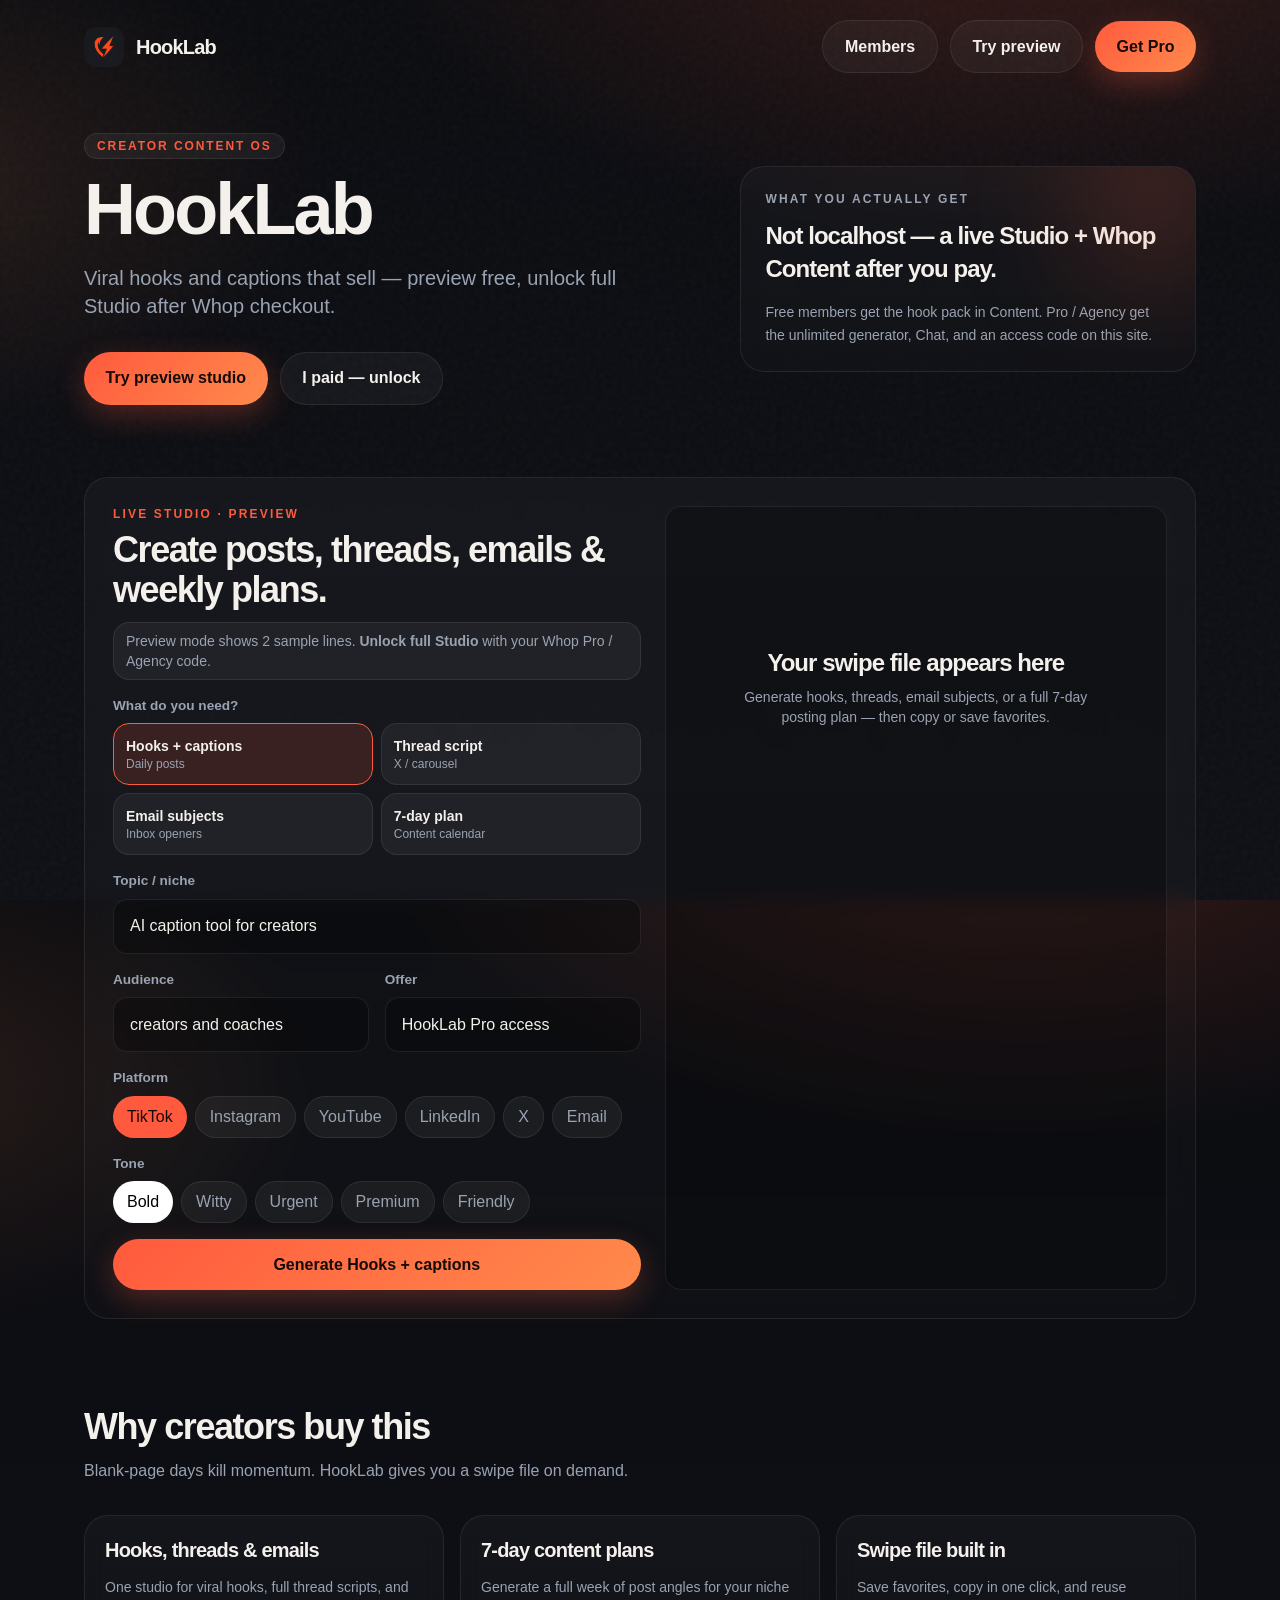
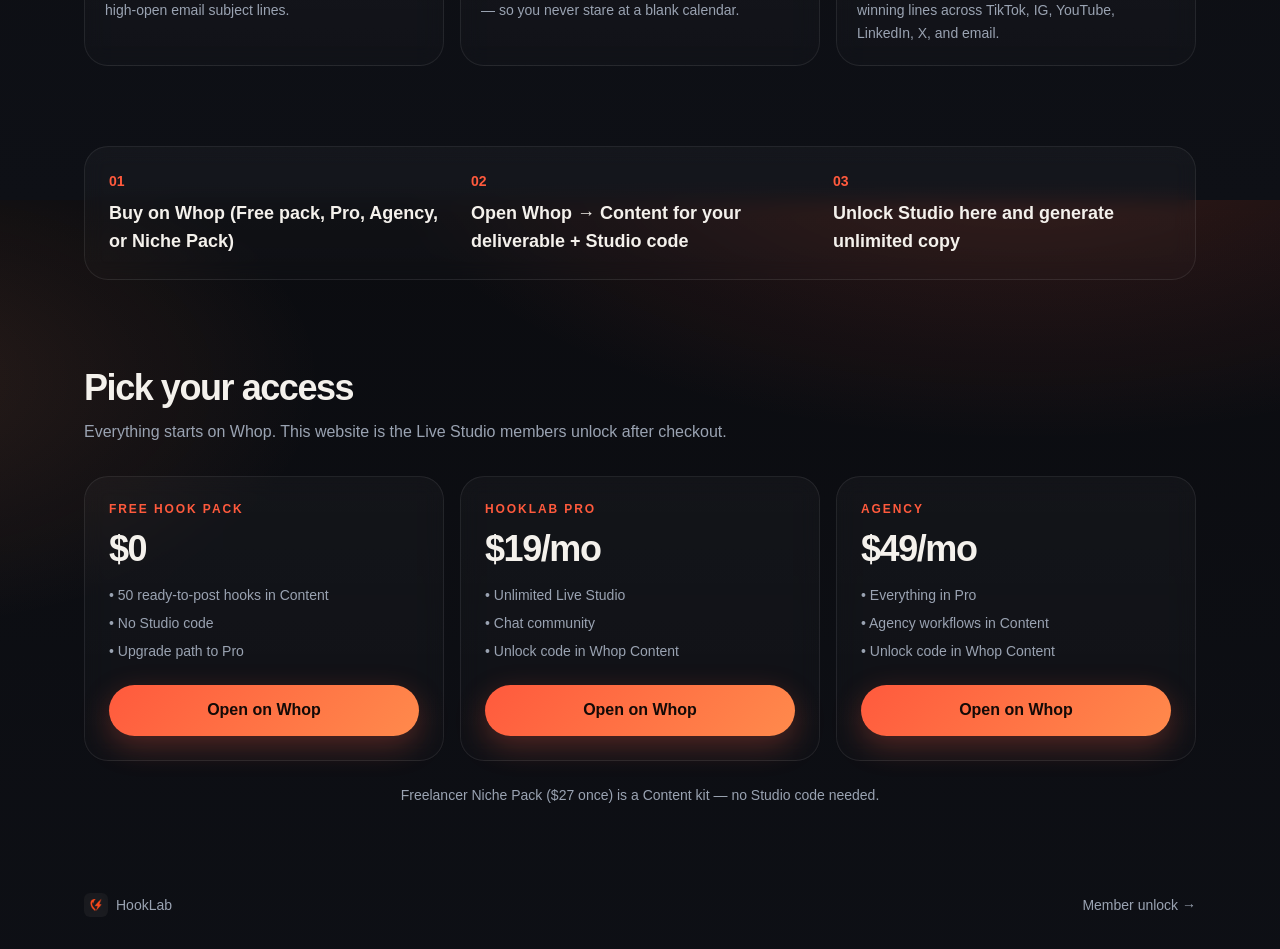
==== index.html @ a574a43b "Hide access codes from public Studio UI" ====
<!DOCTYPE html><html lang="en" class="_1ltb7q_variable gTZeBG_variable h-full antialiased"><head><meta charSet="utf-8"/><meta name="viewport" content="width=device-width, initial-scale=1"/><link rel="preload" href="/_next/static/media/2b81eeca71e9850c-s.p.3vm0tq4e-zz_5.woff2" as="font" crossorigin="" type="font/woff2"/><link rel="preload" href="/_next/static/media/82450a180bcad83c-s.p.0p-wng2nn8o-p.woff2" as="font" crossorigin="" type="font/woff2"/><link rel="preload" as="image" href="/logo.jpg"/><link rel="stylesheet" href="/_next/static/chunks/3er53fon8yu72.css" data-precedence="next"/><link rel="preload" as="script" fetchPriority="low" href="/_next/static/chunks/0kqziy-7_gy73.js"/><script src="/_next/static/chunks/0fwflm8-agpb7.js" async=""></script><script src="/_next/static/chunks/1aqukoyloqto2.js" async=""></script><script src="/_next/static/chunks/turbopack-2u1d16houkiyo.js" async=""></script><script src="/_next/static/chunks/0beqjhf_3f6bh.js" async=""></script><script src="/_next/static/chunks/39lcjoeyx_5j9.js" async=""></script><title>HookLab — Viral hooks &amp; captions that sell</title><meta name="description" content="Generate scroll-stopping hooks, captions, threads, email subjects, and 7-day plans. Unlock full Studio after Whop checkout."/><link rel="icon" href="/favicon.ico?favicon.117ezoe8m31dk.ico" sizes="48x48" type="image/x-icon"/><link rel="icon" href="/logo.jpg"/><meta name="next-size-adjust" content=""/><script src="/_next/static/chunks/0cz1d0mv5g_q7.js" noModule=""></script></head><body class="min-h-full flex flex-col"><div hidden=""><!--$--><!--/$--></div><div class="noise" aria-hidden="true"></div><div class="shell flex min-h-full flex-1 flex-col"><main class="flex-1"><header class="mx-auto flex w-full max-w-6xl items-center justify-between px-5 py-5"><a href="/" class="flex items-center gap-3"><img alt="HookLab logo" width="40" height="40" decoding="async" data-nimg="1" class="rounded-xl" style="color:transparent" src="/logo.jpg"/><span class="display text-xl font-bold tracking-tight">HookLab</span></a><div class="flex items-center gap-3"><a href="/members" class="btn btn-ghost hidden sm:inline-flex">Members</a><a href="#generator" class="btn btn-ghost hidden sm:inline-flex">Try preview</a><a href="#pricing" class="btn btn-primary">Get Pro</a></div></header><section class="relative mx-auto grid w-full max-w-6xl gap-10 px-5 pb-8 pt-6 md:grid-cols-[1.15fr_0.85fr] md:items-center md:pt-10"><div class="fade-up"><p class="mb-4 inline-flex rounded-full border border-[var(--line)] bg-white/5 px-3 py-1 text-xs font-semibold uppercase tracking-[0.16em] text-[var(--accent)]">Creator content OS</p><h1 class="display text-5xl font-bold leading-[0.95] md:text-7xl">HookLab</h1><p class="mt-5 max-w-xl text-lg text-[var(--muted)] md:text-xl">Viral hooks and captions that sell — preview free, unlock full Studio after Whop checkout.</p><div class="mt-8 flex flex-wrap gap-3"><a href="#generator" class="btn btn-primary">Try preview studio</a><a href="/members" class="btn btn-ghost">I paid — unlock</a></div></div><div class="fade-up panel relative overflow-hidden p-5 md:p-6" style="animation-delay:120ms"><div class="absolute -right-8 -top-8 h-36 w-36 rounded-full bg-[var(--accent)]/25 blur-3xl"></div><p class="text-xs font-semibold uppercase tracking-[0.18em] text-[var(--muted)]">What you actually get</p><p class="display mt-3 text-2xl font-semibold leading-snug">Not localhost — a live Studio + Whop Content after you pay.</p><p class="mt-4 text-sm leading-relaxed text-[var(--muted)]">Free members get the hook pack in Content. Pro / Agency get the unlimited generator, Chat, and an access code on this site.</p></div></section><section id="generator" class="mx-auto w-full max-w-6xl px-5 py-10"><div class="panel grid gap-6 p-5 md:grid-cols-[1.05fr_1fr] md:p-7"><div class="space-y-4"><div><p class="mb-2 text-xs font-semibold uppercase tracking-[0.18em] text-[var(--accent)]">Live studio · <!-- -->Preview</p><h2 class="display text-3xl font-bold md:text-4xl">Create posts, threads, emails &amp; weekly plans.</h2><p class="mt-3 rounded-2xl border border-[var(--line)] bg-white/5 px-3 py-2 text-sm text-[var(--muted)]">Preview mode shows 2 sample lines.<!-- --> <a href="/members" class="font-semibold text-[var(--accent)]">Unlock full Studio</a> <!-- -->with your Whop Pro / Agency code.</p></div><div><span class="label">What do you need?</span><div class="grid grid-cols-2 gap-2"><button type="button" class="rounded-2xl border px-3 py-3 text-left transition border-[var(--accent)] bg-[var(--accent)]/15"><div class="text-sm font-bold">Hooks + captions</div><div class="text-xs text-[var(--muted)]">Daily posts</div></button><button type="button" class="rounded-2xl border px-3 py-3 text-left transition border-[var(--line)] bg-white/5"><div class="text-sm font-bold">Thread script</div><div class="text-xs text-[var(--muted)]">X / carousel</div></button><button type="button" class="rounded-2xl border px-3 py-3 text-left transition border-[var(--line)] bg-white/5"><div class="text-sm font-bold">Email subjects</div><div class="text-xs text-[var(--muted)]">Inbox openers</div></button><button type="button" class="rounded-2xl border px-3 py-3 text-left transition border-[var(--line)] bg-white/5"><div class="text-sm font-bold">7-day plan</div><div class="text-xs text-[var(--muted)]">Content calendar</div></button></div></div><label class="block"><span class="label">Topic / niche</span><input class="field" placeholder="e.g. fitness for busy moms" value="AI caption tool for creators"/></label><div class="grid gap-4 sm:grid-cols-2"><label class="block"><span class="label">Audience</span><input class="field" placeholder="who is this for?" value="creators and coaches"/></label><label class="block"><span class="label">Offer</span><input class="field" placeholder="what are you selling?" value="HookLab Pro access"/></label></div><div><span class="label">Platform</span><div class="flex flex-wrap gap-2"><button type="button" class="rounded-full px-3.5 py-2 text-sm font-semibold transition bg-[var(--accent)] text-[#140a07]">TikTok</button><button type="button" class="rounded-full px-3.5 py-2 text-sm font-semibold transition border border-[var(--line)] bg-white/5 text-[var(--muted)]">Instagram</button><button type="button" class="rounded-full px-3.5 py-2 text-sm font-semibold transition border border-[var(--line)] bg-white/5 text-[var(--muted)]">YouTube</button><button type="button" class="rounded-full px-3.5 py-2 text-sm font-semibold transition border border-[var(--line)] bg-white/5 text-[var(--muted)]">LinkedIn</button><button type="button" class="rounded-full px-3.5 py-2 text-sm font-semibold transition border border-[var(--line)] bg-white/5 text-[var(--muted)]">X</button><button type="button" class="rounded-full px-3.5 py-2 text-sm font-semibold transition border border-[var(--line)] bg-white/5 text-[var(--muted)]">Email</button></div></div><div><span class="label">Tone</span><div class="flex flex-wrap gap-2"><button type="button" class="rounded-full px-3.5 py-2 text-sm font-semibold transition bg-white text-black">Bold</button><button type="button" class="rounded-full px-3.5 py-2 text-sm font-semibold transition border border-[var(--line)] bg-white/5 text-[var(--muted)]">Witty</button><button type="button" class="rounded-full px-3.5 py-2 text-sm font-semibold transition border border-[var(--line)] bg-white/5 text-[var(--muted)]">Urgent</button><button type="button" class="rounded-full px-3.5 py-2 text-sm font-semibold transition border border-[var(--line)] bg-white/5 text-[var(--muted)]">Premium</button><button type="button" class="rounded-full px-3.5 py-2 text-sm font-semibold transition border border-[var(--line)] bg-white/5 text-[var(--muted)]">Friendly</button></div></div><button type="button" class="btn btn-primary glow-pulse w-full disabled:cursor-not-allowed disabled:opacity-60">Generate Hooks + captions</button></div><div class="space-y-4 rounded-2xl border border-[var(--line)] bg-black/25 p-4 md:p-5"><div class="flex min-h-[320px] flex-col items-center justify-center text-center text-[var(--muted)]"><p class="display text-2xl font-semibold text-[var(--text)]">Your swipe file appears here</p><p class="mt-2 max-w-sm text-sm">Generate hooks, threads, email subjects, or a full 7-day posting plan — then copy or save favorites.</p></div></div></div></section><section class="mx-auto w-full max-w-6xl px-5 py-12"><div class="mb-8 max-w-2xl"><h2 class="display text-3xl font-bold md:text-4xl">Why creators buy this</h2><p class="mt-3 text-[var(--muted)]">Blank-page days kill momentum. HookLab gives you a swipe file on demand.</p></div><div class="grid gap-4 md:grid-cols-3"><article class="panel p-5"><h3 class="display text-xl font-semibold">Hooks, threads &amp; emails</h3><p class="mt-3 text-sm leading-relaxed text-[var(--muted)]">One studio for viral hooks, full thread scripts, and high-open email subject lines.</p></article><article class="panel p-5"><h3 class="display text-xl font-semibold">7-day content plans</h3><p class="mt-3 text-sm leading-relaxed text-[var(--muted)]">Generate a full week of post angles for your niche — so you never stare at a blank calendar.</p></article><article class="panel p-5"><h3 class="display text-xl font-semibold">Swipe file built in</h3><p class="mt-3 text-sm leading-relaxed text-[var(--muted)]">Save favorites, copy in one click, and reuse winning lines across TikTok, IG, YouTube, LinkedIn, X, and email.</p></article></div></section><section class="mx-auto w-full max-w-6xl px-5 py-8"><div class="panel grid gap-6 p-6 md:grid-cols-3"><div><p class="text-sm font-bold text-[var(--accent)]">0<!-- -->1</p><p class="mt-2 text-lg font-semibold">Buy on Whop (Free pack, Pro, Agency, or Niche Pack)</p></div><div><p class="text-sm font-bold text-[var(--accent)]">0<!-- -->2</p><p class="mt-2 text-lg font-semibold">Open Whop → Content for your deliverable + Studio code</p></div><div><p class="text-sm font-bold text-[var(--accent)]">0<!-- -->3</p><p class="mt-2 text-lg font-semibold">Unlock Studio here and generate unlimited copy</p></div></div></section><section id="pricing" class="mx-auto w-full max-w-6xl px-5 py-14"><div class="mb-8 max-w-2xl"><h2 class="display text-3xl font-bold md:text-4xl">Pick your access</h2><p class="mt-3 text-[var(--muted)]">Everything starts on Whop. This website is the Live Studio members unlock after checkout.</p></div><div class="grid gap-4 md:grid-cols-3"><article class="panel flex flex-col p-6"><p class="text-xs font-semibold uppercase tracking-[0.16em] text-[var(--accent)]">Free Hook Pack</p><p class="display mt-3 text-4xl font-bold">$0</p><ul class="mt-4 flex-1 space-y-2 text-sm text-[var(--muted)]"><li>• <!-- -->50 ready-to-post hooks in Content</li><li>• <!-- -->No Studio code</li><li>• <!-- -->Upgrade path to Pro</li></ul><a href="https://whop.com/as-per-need/free-hook-pack" class="btn btn-primary mt-6 w-full" target="_blank" rel="noreferrer">Open on Whop</a></article><article class="panel flex flex-col p-6"><p class="text-xs font-semibold uppercase tracking-[0.16em] text-[var(--accent)]">HookLab Pro</p><p class="display mt-3 text-4xl font-bold">$19/mo</p><ul class="mt-4 flex-1 space-y-2 text-sm text-[var(--muted)]"><li>• <!-- -->Unlimited Live Studio</li><li>• <!-- -->Chat community</li><li>• <!-- -->Unlock code in Whop Content</li></ul><a href="https://whop.com/as-per-need/hooklab-pro-95" class="btn btn-primary mt-6 w-full" target="_blank" rel="noreferrer">Open on Whop</a></article><article class="panel flex flex-col p-6"><p class="text-xs font-semibold uppercase tracking-[0.16em] text-[var(--accent)]">Agency</p><p class="display mt-3 text-4xl font-bold">$49/mo</p><ul class="mt-4 flex-1 space-y-2 text-sm text-[var(--muted)]"><li>• <!-- -->Everything in Pro</li><li>• <!-- -->Agency workflows in Content</li><li>• <!-- -->Unlock code in Whop Content</li></ul><a href="https://whop.com/as-per-need/hooklab-agency-c0" class="btn btn-primary mt-6 w-full" target="_blank" rel="noreferrer">Open on Whop</a></article></div><p class="mt-6 text-center text-sm text-[var(--muted)]">Freelancer Niche Pack ($27 once) is a Content kit — no Studio code needed.</p></section><footer class="mx-auto flex w-full max-w-6xl items-center justify-between px-5 py-8 text-sm text-[var(--muted)]"><div class="flex items-center gap-2"><img alt="" loading="lazy" width="24" height="24" decoding="async" data-nimg="1" class="rounded-md" style="color:transparent" src="/logo.jpg"/><span>HookLab</span></div><a href="/members" class="text-[var(--accent)]">Member unlock →</a></footer></main><!--$--><!--/$--></div><script id="_R_">(globalThis["TURBOPACK"] || (globalThis["TURBOPACK"] = [])).push({"otherChunks":["static/chunks/0kqziy-7_gy73.js","static/chunks/0fwflm8-agpb7.js","static/chunks/1aqukoyloqto2.js"],"runtimeModuleIds":[94553]});</script><script src="/_next/static/chunks/0kqziy-7_gy73.js" async=""></script><script>(self.__next_f=self.__next_f||[]).push([0])</script><script>self.__next_f.push([1,"1:\"$Sreact.fragment\"\n2:\"/_next/static/chunks/0beqjhf_3f6bh.js\"\n3:I[9188,[\"$2\"],\"AccessProvider\"]\n4:I[39756,[\"$2\"],\"default\"]\n5:I[37457,[\"$2\"],\"default\"]\n7:\"/_next/static/chunks/39lcjoeyx_5j9.js\"\n8:I[5500,[\"$2\",\"$7\"],\"Image\"]\n11:\"ViewportBoundary\"\n12:I[97367,[\"$2\"],\"$11\"]\n14:\"MetadataBoundary\"\n15:I[97367,[\"$2\"],\"$14\"]\n16:\"$Sreact.suspense\"\n18:I[68027,[\"$2\"],\"default\",1]\n:HL[\"/_next/static/chunks/3er53fon8yu72.css\",\"style\"]\n:HL[\"/_next/static/media/2b81eeca71e9850c-s.p.3vm0tq4e-zz_5.woff2\",\"font\",{\"crossOrigin\":\"\",\"type\":\"font/woff2\"}]\n:HL[\"/_next/static/media/82450a180bcad83c-s.p.0p-wng2nn8o-p.woff2\",\"font\",{\"crossOrigin\":\"\",\"type\":\"font/woff2\"}]\n6:[[\"children\",{\"s\":\"__PAGE__\",\"h\":512,\"d\":{\"r\":[\"$\",\"$1\",\"c\",{\"children\":[[\"$\",\"main\",null,{\"className\":\"flex-1\",\"children\":[[\"$\",\"header\",null,{\"className\":\"mx-auto flex w-full max-w-6xl items-center justify-between px-5 py-5\",\"children\":[[\"$\",\"a\",null,{\"href\":\"/\",\"className\":\"flex items-center gap-3\",\"children\":[[\"$\",\"$L8\",null,{\"src\":\"/logo.jpg\",\"alt\":\"HookLab logo\",\"width\":40,\"height\":40,\"className\":\"rounded-xl\",\"priority\":true}],[\"$\",\"span\",null,{\"className\":\"display text-xl font-bold tracking-tight\",\"children\":\"HookLab\"}]]}],[\"$\",\"div\",null,{\"className\":\"flex items-center gap-3\",\"children\":[[\"$\",\"a\",null,{\"href\":\"/members\",\"className\":\"btn btn-ghost hidden sm:inline-flex\",\"children\":\"Members\"}],[\"$\",\"a\",null,{\"href\":\"#generator\",\"className\":\"btn btn-ghost hidden sm:inline-flex\",\"children\":\"Try preview\"}],[\"$\",\"a\",null,{\"href\":\"#pricing\",\"className\":\"btn btn-primary\",\"children\":\"Get Pro\"}]]}]]}],[\"$\",\"section\",null,{\"className\":\"relative mx-auto grid w-full max-w-6xl gap-10 px-5 pb-8 pt-6 md:grid-cols-[1.15fr_0.85fr] md:items-center md:pt-10\",\"children\":[[\"$\",\"div\",null,{\"className\":\"fade-up\",\"children\":[[\"$\",\"p\",null,{\"className\":\"mb-4 inline-flex rounded-full border border-[var(--line)] bg-white/5 px-3 py-1 text-xs font-semibold uppercase tracking-[0.16em] text-[var(--accent)]\",\"children\":\"Creator content OS\"}],[\"$\",\"h1\",null,{\"className\":\"display text-5xl font-bold leading-[0.95] md:text-7xl\",\"children\":\"HookLab\"}],[\"$\",\"p\",null,{\"className\":\"mt-5 max-w-xl text-lg text-[var(--muted)] md:text-xl\",\"children\":\"Viral hooks and captions that sell — preview free, unlock full Studio after Whop checkout.\"}],[\"$\",\"div\",null,{\"className\":\"mt-8 flex flex-wrap gap-3\",\"children\":[[\"$\",\"a\",null,{\"href\":\"#generator\",\"className\":\"btn btn-primary\",\"children\":\"Try preview studio\"}],[\"$\",\"a\",null,{\"href\":\"/members\",\"className\":\"btn btn-ghost\",\"children\":\"I paid — unlock\"}]]}]]}],[\"$\",\"div\",null,{\"className\":\"fade-up panel relative overflow-hidden p-5 md:p-6\",\"style\":{\"animationDelay\":\"120ms\"},\"children\":[[\"$\",\"div\",null,{\"className\":\"absolute -right-8 -top-8 h-36 w-36 rounded-full bg-[var(--accent)]/25 blur-3xl\"}],[\"$\",\"p\",null,{\"className\":\"text-xs font-semibold uppercase tracking-[0.18em] text-[var(--muted)]\",\"children\":\"What you actually get\"}],[\"$\",\"p\",null,{\"className\":\"display mt-3 text-2xl font-semibold leading-snug\",\"children\":\"Not localhost — a live Studio + Whop Content after you pay.\"}],\"$L9\"]}]]}],\"$La\",\"$Lb\",\"$Lc\",\"$Ld\",\"$Le\"]}],[\"$Lf\"],\"$L10\"]}],\"p\":false,\"v\":null}}]]\n0:{\"P\":null,\"c\":[\"\",\"\"],\"q\":\"\",\"i\":false,\"t\":{\"t\":{\"s\":\"\",\"h\":528,\"d\":{\"r\":[\"$\",\"$1\",\"c\",{\"children\":[[[\"$\",\"link\",\"0\",{\"rel\":\"stylesheet\",\"href\":\"/_next/static/chunks/3er53fon8yu72.css\",\"precedence\":\"next\",\"crossOrigin\":\"$undefined\",\"nonce\":\"$undefined\"}],[\"$\",\"script\",\"script-0\",{\"src\":\"/_next/static/chunks/0beqjhf_3f6bh.js\",\"async\":true,\"nonce\":\"$undefined\"}]],[\"$\",\"html\",null,{\"lang\":\"en\",\"className\":\"_1ltb7q_variable gTZeBG_variable h-full antialiased\",\"children\":[\"$\",\"body\",null,{\"className\":\"min-h-full flex flex-col\",\"children\":[[\"$\",\"div\",null,{\"className\":\"noise\",\"aria-hidden\":true}],[\"$\",\"$L3\",null,{\"children\":[\"$\",\"div\",null,{\"className\":\"shell flex min-h-full flex-1 flex-col\",\"children\":[\"$\",\"$L4\",null,{\"parallelRouterKey\":\"children\",\"error\":\"$undefined\",\"errorStyles\":\"$undefined\",\"errorScripts\":\"$undefined\",\"template\":[\"$\",\"$L5\",null,{}],\"templateStyles\":\"$undefined\",\"templateScripts\":\"$undefined\",\"notFound\":[[[\"$\",\"title\",null,{\"children\":\"404: This page could not be found.\"}],[\"$\",\"div\",null,{\"style\":{\"fontFamily\":\"system-ui,\\\"Segoe UI\\\",Roboto,Helvetica,Arial,sans-serif,\\\"Apple Color Emoji\\\",\\\"Segoe UI Emoji\\\"\",\"height\":\"100vh\",\"textAlign\":\"center\",\"display\":\"flex\",\"flexDirection\":\"column\",\"alignItems\":\"center\",\"justifyContent\":\"center\"},\"children\":[\"$\",\"div\",null,{\"children\":[[\"$\",\"style\",null,{\"dangerouslySetInnerHTML\":{\"__html\":\"body{color:#000;background:#fff;margin:0}.next-error-h1{border-right:1px solid rgba(0,0,0,.3)}@media (prefers-color-scheme:dark){body{color:#fff;background:#000}.next-error-h1{border-right:1px solid rgba(255,255,255,.3)}}\"}}],[\"$\",\"h1\",null,{\"className\":\"next-error-h1\",\"style\":{\"display\":\"inline-block\",\"margin\":\"0 20px 0 0\",\"padding\":\"0 23px 0 0\",\"fontSize\":24,\"fontWeight\":500,\"verticalAlign\":\"top\",\"lineHeight\":\"49px\"},\"children\":404}],[\"$\",\"div\",null,{\"style\":{\"display\":\"inline-block\"},\"children\":[\"$\",\"h2\",null,{\"style\":{\"fontSize\":14,\"fontWeight\":400,\"lineHeight\":\"49px\",\"margin\":0},\"children\":\"This page could not be found.\"}]}]]}]}]],[]],\"forbidden\":\"$undefined\",\"unauthorized\":\"$undefined\"}]}]}]]}]}]]}],\"p\":false,\"v\":null},\"c\":\"$Q6\"},\"h\":{\"r\":[\"$\",\"$1\",\"h\",{\"children\":[null,[\"$\",\"$L12\",null,{\"children\":\"$L13\"}],[\"$\",\"$L15\",null,{\"children\":[[\"$\",\"div\",null,{\"hidden\":true,\"children\":[\"$\",\"$16\",null,{\"name\":\"Next.Metadata\",\"children\":\"$L17\"}]}],null]}],[\"$\",\"meta\",null,{\"name\":\"next-size-adjust\",\"content\":\"\"}]]}],\"p\":false,\"v\":null}},\"m\":\"$undefined\",\"G\":[\"$18\",[[\"$\",\"link\",\"0\",{\"rel\":\"stylesheet\",\"href\":\"/_next/static/chunks/3er53fon8yu72.css\",\"precedence\":\"next\",\"crossOrigin\":\"$undefined\",\"nonce\":\"$undefined\"}]]],\"S\":true,\"r\":\"$undefined\",\"s\":\"$undefined\",\"a\":\"$undefined\",\"l\":\"$undefined\",\"p\":\"$undefined\",\"d\":\"$undefined\",\"b\":\"SK2EfKf2laJeEu7SH9h3h\"}\n19:I[66601,[\"$2\",\"$7\"],\"Generator\"]\n1a:I[97367,[\"$2\"],\"OutletBoundary\"]\n9:[\"$\",\"p\",null,{\"className\":\"mt-4 text-sm leading-relaxed text-[var(--muted)]\",\"children\":\"Free members get the hook pack in Content. Pro / Agency get the unlimited generator, Chat, and an access code on this site.\"}]\na:[\"$\",\"$L19\",null,{}]\nb:[\"$\",\"section\",null,{\"className\":\"mx-auto w-full max-w-6xl px-5 py-12\",\"children\":[[\"$\",\"div\",null,{\"className\":\"mb-8 max-w-2xl\",\"children\":[[\"$\",\"h2\",null,{\"className\":\"display text-3xl font-bold md:text-4xl\",\"children\":\"Why creators buy this\"}],[\"$\",\"p\",null,{\"className\":\"mt-3 text-[var(--muted)]\",\"children\":\"Blank-page days kill momentum. HookLab gives you a swipe file on demand.\"}]]}],[\"$\",\"div\",null,{\"className\":\"grid gap-4 md:grid-cols-3\",\"children\":[[\"$\",\"article\",\"Hooks, threads \u0026 emails\",{\"className\":\"panel p-5\",\"children\":[[\"$\",\"h3\",null,{\"className\":\"display text-xl font-semibold\",\"children\":\"Hooks, threads \u0026 emails\"}],[\"$\",\"p\",null,{\"className\":\"mt-3 text-sm leading-relaxed text-[var(--muted)]\",\"children\":\"One studio for viral hooks, full thread scripts, and high-open email subject lines.\"}]]}],[\"$\",\"article\",\"7-day content plans\",{\"className\":\"panel p-5\",\"children\":[[\"$\",\"h3\",null,{\"className\":\"display text-xl font-semibold\",\"children\":\"7-day content plans\"}],[\"$\",\"p\",null,{\"className\":\"mt-3 text-sm leading-relaxed text-[var(--muted)]\",\"children\":\"Generate a full week of post angles for your niche — so you never stare at a blank calendar.\"}]]}],[\"$\",\"article\",\"Swipe file built in\",{\"className\":\"panel p-5\",\"children\":[[\"$\",\"h3\",null,{\"className\":\"display text-xl font-semibold\",\"children\":\"Swipe file built in\"}],[\"$\",\"p\",null,{\"className\":\"mt-3 text-sm leading-relaxed text-[var(--muted)]\",\"children\":\"Save favorites, copy in one click, and reuse winning lines across TikTok, IG, YouTube, LinkedIn, X, and email.\"}]]}]]}]]}]\nc:[\"$\",\"section\",null,{\"className\":\"mx-auto w-full max-w-6xl px-5 py-8\",\"children\":[\"$\",\"div\",null,{\"className\":\"panel grid gap-6 p-6 md:grid-cols-3\",\"children\":[[\"$\",\"div\",\"Buy on Whop (Free pack, Pro, Agency, or Niche Pack)\",{\"children\":[[\"$\",\"p\",null,{\"className\":\"text-sm font-bold text-[var(--accent)]\",\"children\":[\"0\",1]}],[\"$\",\"p\",null,{\"className\":\"mt-2 text-lg font-semibold\",\"children\":\"Buy on Whop (Free pack, Pro, Agency, or Niche Pack)\"}]]}],[\"$\",\"div\",\"Open Whop → Content for your deliverable + Studio code\",{\"children\":[[\"$\",\"p\",null,{\"className\":\"text-sm font-bold text-[var(--accent)]\",\"children\":[\"0\",2]}],[\"$\",\"p\",null,{\"className\":\"mt-2 text-lg font-semibold\",\"children\":\"Open Whop → Content for your deliverable + Studio code\"}]]}],[\"$\",\"div\",\"Unlock Studio here and generate unlimited copy\",{\"children\":[[\"$\",\"p\",null,{\"className\":\"text-sm font-bold text-[var(--accent)]\",\"children\":[\"0\",3]}],[\"$\",\"p\",null,{\"className\":\"mt-2 text-lg font-semibold\",\"children\":\"Unlock Studio here and generate unlimited copy\"}]]}]]}]}]\nd:[\"$\",\"section\",null,{\"id\":\"pricing\",\"className\":\"mx-auto w-full max-w-6xl px-5 py-14\",\"children\":[[\"$\",\"div\",null,{\"className\":\"mb-8 max-w-2xl\",\"children\":[[\"$\",\"h2\",null,{\"className\":\"display text-3xl font-bold md:text-4xl\",\"children\":\"Pick your access\"}],[\"$\",\"p\",null,{\"className\":\"mt-3 text-[var(--muted)]\",\"children\":\"Everything starts on Whop. This website is the Live Studio members unlock after checkout.\"}]]}],[\"$\",\"div\",null,{\"className\":\"grid gap-4 md:grid-cols-3\",\"children\":[[\"$\",\"article\",\"Free Hook Pack\",{\"className\":\"panel flex flex-col p-6\",\"children\":[[\"$\",\"p\",null,{\"className\":\"text-xs font-semibold uppercase tracking-[0.16em] text-[var(--accent)]\",\"children\":\"Free Hook Pack\"}],[\"$\",\"p\",null,{\"className\":\"display mt-3 text-4xl font-bold\",\"children\":\"$$0\"}],[\"$\",\"ul\",null,{\"className\":\"mt-4 flex-1 space-y-2 text-sm text-[var(--muted)]\",\"children\":[[\"$\",\"li\",\"50 ready-to-post hooks in Content\",{\"children\":[\"• \",\"50 ready-to-post hooks in Content\"]}],[\"$\",\"li\",\"No Studio code\",{\"children\":[\"• \",\"No Studio code\"]}],[\"$\",\"li\",\"Upgrade path to Pro\",{\"children\":[\"• \",\"Upgrade path to Pro\"]}]]}],[\"$\",\"a\",null,{\"href\":\"https://whop.com/as-per-need/free-hook-pack\",\"className\":\"btn btn-primary mt-6 w-full\",\"target\":\"_blank\",\"rel\":\"noreferrer\",\"children\":\"Open on Whop\"}]]}],[\"$\",\"article\",\"HookLab Pro\",{\"className\":\"panel flex flex-col p-6\",\"children\":[[\"$\",\"p\",null,{\"className\":\"text-xs font-semibold uppercase tracking-[0.16em] text-[var(--accent)]\",\"children\":\"HookLab Pro\"}],[\"$\",\"p\",null,{\"className\":\"display mt-3 text-4xl font-bold\",\"children\":\"$$19/mo\"}],[\"$\",\"ul\",null,{\"className\":\"mt-4 flex-1 space-y-2 text-sm text-[var(--muted)]\",\"children\":[[\"$\",\"li\",\"Unlimited Live Studio\",{\"children\":[\"• \",\"Unlimited Live Studio\"]}],[\"$\",\"li\",\"Chat community\",{\"children\":[\"• \",\"Chat community\"]}],[\"$\",\"li\",\"Unlock code in Whop Content\",{\"children\":[\"• \",\"Unlock code in Whop Content\"]}]]}],[\"$\",\"a\",null,{\"href\":\"https://whop.com/as-per-need/hooklab-pro-95\",\"className\":\"btn btn-primary mt-6 w-full\",\"target\":\"_blank\",\"rel\":\"noreferrer\",\"children\":\"Open on Whop\"}]]}],[\"$\",\"article\",\"Agency\",{\"className\":\"panel flex flex-col p-6\",\"children\":[[\"$\",\"p\",null,{\"className\":\"text-xs font-semibold uppercase tracking-[0.16em] text-[var(--accent)]\",\"children\":\"Agency\"}],[\"$\",\"p\",null,{\"className\":\"display mt-3 text-4xl font-bold\",\"children\":\"$$49/mo\"}],[\"$\",\"ul\",null,{\"className\":\"mt-4 flex-1 space-y-2 text-sm text-[var(--muted)]\",\"children\":[[\"$\",\"li\",\"Everything in Pro\",{\"children\":[\"• \",\"Everything in Pro\"]}],[\"$\",\"li\",\"Agency workflows in Content\",{\"children\":[\"• \",\"Agency workflows in Content\"]}],[\"$\",\"li\",\"Unlock code in Whop Content\",{\"children\":[\"• \",\"Unlock code in Whop Content\"]}]]}],[\"$\",\"a\",null,{\"href\":\"https://whop.com/as-per-need/hooklab-agency-c0\",\"className\":\"btn btn-primary mt-6 w-full\",\"target\":\"_blank\",\"rel\":\"noreferrer\",\"children\":\"Open on Whop\"}]]}]]}],[\"$\",\"p\",null,{\"className\":\"mt-6 text-center text-sm text-[var(--muted)]\",\"children\":\"Freelancer Niche Pack ($27 once) is a Content kit — no Studio code needed.\"}]]}]\ne:[\"$\",\"footer\",null,{\"className\":\"mx-auto flex w-full max-w-6xl items-center justify-between px-5 py-8 text-sm text-[var(--muted)]\",\"children\":[[\"$\",\"div\",null,{\"className\":\"flex items-center gap-2\",\"children\":[[\"$\",\"$L8\",null,{\"src\":\"/logo.jpg\",\"alt\":\"\",\"width\":24,\"height\":24,\"className\":\"rounded-md\"}],[\"$\",\"span\",null,{\"children\":\"HookLab\"}]]}],[\"$\",\"a\",null,{\"href\":\"/members\",\"className\":\"text-[var(--accent)]\",\"children\":\"Member unlock →\"}]]}]\nf:[\"$\",\"script\",\"script-0\",{\"src\":\"/_next/static/chunks/39lcjoeyx_5j9.js\",\"async\":true,\"nonce\":\"$undefined\"}]\n10:[\"$\",\"$L1a\",null,{\"children\":[\"$\",\"$16\",null,{\"name\":\"Next.MetadataOutlet\",\"children\":\"$@1b\"}]}]\n13:[[\"$\",\"meta\",\"0\",{\"charSet\":\"utf-8\"}],[\"$\",\"meta\",\"1\",{\"name\":\"viewport\",\"content\":\"width=device-width, initial-scale=1\"}]]\n1c:I[27201,[\"$2\"],\"IconMark\"]\n17:[[\"$\",\"title\",\"0\",{\"children\":\"HookLab — Viral hooks \u0026 captions that sell\"}],[\"$\",\"meta\",\"1\",{\"name\":\"description\",\"content\":\"Generate scroll-stopping hooks, captions, threads, email subjects, and 7-day plans. Unlock full Studio after Whop checkout.\"}],[\"$\",\"link\",\"2\",{\"rel\":\"icon\",\"href\":\"/favicon.ico?favicon.117ezoe8m31dk.ico\",\"sizes\":\"48x48\",\"type\":\"image/x-icon\"}],[\"$\",\"link\",\"3\",{\"rel\":\"icon\",\"href\":\"/logo.jpg\"}],[\"$\",\"$L1c\",\"4\",{}]]\n1b:null\n"])</script></body></html>
---- _next/static/chunks/3er53fon8yu72.css ----
@font-face{font-family:Manrope;font-style:normal;font-weight:200 800;font-display:swap;src:url(../media/ffc7b595a48b6846-s.3q9gh2jvntrwt.woff2)format("woff2");unicode-range:U+460-52F,U+1C80-1C8A,U+20B4,U+2DE0-2DFF,U+A640-A69F,U+FE2E-FE2F}@font-face{font-family:Manrope;font-style:normal;font-weight:200 800;font-display:swap;src:url(../media/276a8f4fe816cb6b-s.2v2sz4qlut9s1.woff2)format("woff2");unicode-range:U+301,U+400-45F,U+490-491,U+4B0-4B1,U+2116}@font-face{font-family:Manrope;font-style:normal;font-weight:200 800;font-display:swap;src:url(../media/82b67ad56d243b47-s.09bkcrcuv-0po.woff2)format("woff2");unicode-range:U+370-377,U+37A-37F,U+384-38A,U+38C,U+38E-3A1,U+3A3-3FF}@font-face{font-family:Manrope;font-style:normal;font-weight:200 800;font-display:swap;src:url(../media/33ee198db9637ef4-s.23qr8woi9ij9e.woff2)format("woff2");unicode-range:U+102-103,U+110-111,U+128-129,U+168-169,U+1A0-1A1,U+1AF-1B0,U+300-301,U+303-304,U+308-309,U+323,U+329,U+1EA0-1EF9,U+20AB}@font-face{font-family:Manrope;font-style:normal;font-weight:200 800;font-display:swap;src:url(../media/fbb7028efdf70529-s.1_0gbi-gsbqmd.woff2)format("woff2");unicode-range:U+100-2BA,U+2BD-2C5,U+2C7-2CC,U+2CE-2D7,U+2DD-2FF,U+304,U+308,U+329,U+1D00-1DBF,U+1E00-1E9F,U+1EF2-1EFF,U+2020,U+20A0-20AB,U+20AD-20C4,U+2113,U+2C60-2C7F,U+A720-A7FF}@font-face{font-family:Manrope;font-style:normal;font-weight:200 800;font-display:swap;src:url(../media/82450a180bcad83c-s.p.0p-wng2nn8o-p.woff2)format("woff2");unicode-range:U+??,U+131,U+152-153,U+2BB-2BC,U+2C6,U+2DA,U+2DC,U+304,U+308,U+329,U+2000-206F,U+20AC,U+2122,U+2191,U+2193,U+2212,U+2215,U+FEFF,U+FFFD}@font-face{font-family:Manrope Fallback;src:local(Arial);ascent-override:103.31%;descent-override:29.07%;line-gap-override:0.0%;size-adjust:103.19%}._1ltb7q_className{font-family:Manrope,Manrope Fallback;font-style:normal}._1ltb7q_variable{--font-manrope:"Manrope", "Manrope Fallback"}
@font-face{font-family:Syne;font-style:normal;font-weight:400 800;font-display:swap;src:url(../media/921a7ea4a0b6b1fa-s.3tv8ju5p7udbb.woff2)format("woff2");unicode-range:U+370-377,U+37A-37F,U+384-38A,U+38C,U+38E-3A1,U+3A3-3FF}@font-face{font-family:Syne;font-style:normal;font-weight:400 800;font-display:swap;src:url(../media/0ad59077d07cbed7-s.07tvg3tgusgux.woff2)format("woff2");unicode-range:U+100-2BA,U+2BD-2C5,U+2C7-2CC,U+2CE-2D7,U+2DD-2FF,U+304,U+308,U+329,U+1D00-1DBF,U+1E00-1E9F,U+1EF2-1EFF,U+2020,U+20A0-20AB,U+20AD-20C4,U+2113,U+2C60-2C7F,U+A720-A7FF}@font-face{font-family:Syne;font-style:normal;font-weight:400 800;font-display:swap;src:url(../media/2b81eeca71e9850c-s.p.3vm0tq4e-zz_5.woff2)format("woff2");unicode-range:U+??,U+131,U+152-153,U+2BB-2BC,U+2C6,U+2DA,U+2DC,U+304,U+308,U+329,U+2000-206F,U+20AC,U+2122,U+2191,U+2193,U+2212,U+2215,U+FEFF,U+FFFD}@font-face{font-family:Syne Fallback;src:local(Arial);ascent-override:93.93%;descent-override:27.93%;line-gap-override:0.0%;size-adjust:98.47%}.gTZeBG_className{font-family:Syne,Syne Fallback;font-style:normal}.gTZeBG_variable{--font-syne:"Syne", "Syne Fallback"}
@layer properties{@supports (((-webkit-hyphens:none)) and (not (margin-trim:inline))) or ((-moz-orient:inline) and (not (color:rgb(from red r g b)))){*,:before,:after,::backdrop{--tw-space-y-reverse:0;--tw-border-style:solid;--tw-leading:initial;--tw-font-weight:initial;--tw-tracking:initial;--tw-blur:initial;--tw-brightness:initial;--tw-contrast:initial;--tw-grayscale:initial;--tw-hue-rotate:initial;--tw-invert:initial;--tw-opacity:initial;--tw-saturate:initial;--tw-sepia:initial;--tw-drop-shadow:initial;--tw-drop-shadow-color:initial;--tw-drop-shadow-alpha:100%;--tw-drop-shadow-size:initial}}}@layer theme{:root,:host{--font-mono:ui-monospace, SFMono-Regular, Menlo, Monaco, Consolas, "Liberation Mono", "Courier New", monospace;--color-red-300:#ffa3a3;--color-black:#000;--color-white:#fff;--spacing:.25rem;--container-sm:24rem;--container-xl:36rem;--container-2xl:42rem;--container-3xl:48rem;--container-6xl:72rem;--text-xs:.75rem;--text-xs--line-height:calc(1 / .75);--text-sm:.875rem;--text-sm--line-height:calc(1.25 / .875);--text-lg:1.125rem;--text-lg--line-height:calc(1.75 / 1.125);--text-xl:1.25rem;--text-xl--line-height:calc(1.75 / 1.25);--text-2xl:1.5rem;--text-2xl--line-height:calc(2 / 1.5);--text-3xl:1.875rem;--text-3xl--line-height:calc(2.25 / 1.875);--text-4xl:2.25rem;--text-4xl--line-height:calc(2.5 / 2.25);--text-5xl:3rem;--text-5xl--line-height:1;--text-7xl:4.5rem;--text-7xl--line-height:1;--font-weight-semibold:600;--font-weight-bold:700;--tracking-tight:-.025em;--tracking-wide:.025em;--leading-snug:1.375;--leading-relaxed:1.625;--radius-md:.375rem;--radius-xl:.75rem;--radius-2xl:1rem;--blur-3xl:64px;--default-transition-duration:.15s;--default-transition-timing-function:cubic-bezier(.4, 0, .2, 1);--default-font-family:var(--font-body);--default-mono-font-family:var(--font-mono)}@supports (color:lab(0% 0 0)){:root,:host{--color-red-300:lab(76.5514% 36.4219 15.5335)}}}@layer base{*,:after,:before,::backdrop{box-sizing:border-box;border:0 solid;margin:0;padding:0}::file-selector-button{box-sizing:border-box;border:0 solid;margin:0;padding:0}html,:host{-webkit-text-size-adjust:100%;tab-size:4;line-height:1.5;font-family:var(--default-font-family,-apple-system, BlinkMacSystemFont, "Segoe UI", Roboto, "Helvetica Neue", "Noto Sans", Arial, sans-serif, "Apple Color Emoji", "Segoe UI Emoji", "Segoe UI Symbol", "Noto Color Emoji");font-feature-settings:var(--default-font-feature-settings,normal);font-variation-settings:var(--default-font-variation-settings,normal);-webkit-tap-highlight-color:transparent}hr{height:0;color:inherit;border-top-width:1px}abbr:where([title]){-webkit-text-decoration:underline dotted;text-decoration:underline dotted}h1,h2,h3,h4,h5,h6{font-size:inherit;font-weight:inherit}a{color:inherit;-webkit-text-decoration:inherit;-webkit-text-decoration:inherit;-webkit-text-decoration:inherit;-webkit-text-decoration:inherit;text-decoration:inherit}b,strong{font-weight:bolder}code,kbd,samp,pre{font-family:var(--default-mono-font-family,ui-monospace, SFMono-Regular, Menlo, Monaco, Consolas, "Liberation Mono", "Courier New", monospace);font-feature-settings:var(--default-mono-font-feature-settings,normal);font-variation-settings:var(--default-mono-font-variation-settings,normal);font-size:1em}small{font-size:80%}sub,sup{vertical-align:baseline;font-size:75%;line-height:0;position:relative}sub{bottom:-.25em}sup{top:-.5em}table{text-indent:0;border-color:inherit;border-collapse:collapse}:-moz-focusring:where(:not(iframe)){outline:auto}progress{vertical-align:baseline}summary{display:list-item}ol,ul,menu{list-style:none}img,svg,video,canvas,audio,iframe,embed,object{vertical-align:middle;display:block}img,video{max-width:100%;height:auto}button,input,select,optgroup,textarea{font:inherit;font-feature-settings:inherit;font-variation-settings:inherit;letter-spacing:inherit;color:inherit;opacity:1;background-color:#0000;border-radius:0}::file-selector-button{font:inherit;font-feature-settings:inherit;font-variation-settings:inherit;letter-spacing:inherit;color:inherit;opacity:1;background-color:#0000;border-radius:0}:where(select:is([multiple],[size])) optgroup{font-weight:bolder}:where(select:is([multiple],[size])) optgroup option{padding-inline-start:20px}::file-selector-button{margin-inline-end:4px}::placeholder{opacity:1}@supports (not ((-webkit-appearance:-apple-pay-button))) or (contain-intrinsic-size:1px){::placeholder{color:currentColor}@supports (color:color-mix(in lab, red, red)){::placeholder{color:color-mix(in oklab, currentcolor 50%, transparent)}}}textarea{resize:vertical}::-webkit-search-decoration{-webkit-appearance:none}::-webkit-date-and-time-value{min-height:1lh;text-align:inherit}::-webkit-datetime-edit{display:inline-flex}::-webkit-datetime-edit-fields-wrapper{padding:0}::-webkit-datetime-edit{padding-block:0}::-webkit-datetime-edit-year-field{padding-block:0}::-webkit-datetime-edit-month-field{padding-block:0}::-webkit-datetime-edit-day-field{padding-block:0}::-webkit-datetime-edit-hour-field{padding-block:0}::-webkit-datetime-edit-minute-field{padding-block:0}::-webkit-datetime-edit-second-field{padding-block:0}::-webkit-datetime-edit-millisecond-field{padding-block:0}::-webkit-datetime-edit-meridiem-field{padding-block:0}::-webkit-calendar-picker-indicator{line-height:1}:-moz-ui-invalid{box-shadow:none}button,input:where([type=button],[type=reset],[type=submit]){appearance:button}::file-selector-button{appearance:button}::-webkit-inner-spin-button{height:auto}::-webkit-outer-spin-button{height:auto}[hidden]:where(:not([hidden=until-found])){display:none!important}}@layer components;@layer utilities{.visible{visibility:visible}.absolute{position:absolute}.relative{position:relative}.-top-8{top:calc(var(--spacing) * -8)}.-right-8{right:calc(var(--spacing) * -8)}.mx-auto{margin-inline:auto}.mt-2{margin-top:calc(var(--spacing) * 2)}.mt-3{margin-top:calc(var(--spacing) * 3)}.mt-4{margin-top:calc(var(--spacing) * 4)}.mt-5{margin-top:calc(var(--spacing) * 5)}.mt-6{margin-top:calc(var(--spacing) * 6)}.mt-8{margin-top:calc(var(--spacing) * 8)}.mb-2{margin-bottom:calc(var(--spacing) * 2)}.mb-3{margin-bottom:calc(var(--spacing) * 3)}.mb-4{margin-bottom:calc(var(--spacing) * 4)}.mb-8{margin-bottom:calc(var(--spacing) * 8)}.line-clamp-2{-webkit-line-clamp:2;-webkit-box-orient:vertical;display:-webkit-box;overflow:hidden}.block{display:block}.flex{display:flex}.grid{display:grid}.hidden{display:none}.inline-flex{display:inline-flex}.h-36{height:calc(var(--spacing) * 36)}.h-full{height:100%}.min-h-\[320px\]{min-height:320px}.min-h-full{min-height:100%}.w-36{width:calc(var(--spacing) * 36)}.w-full{width:100%}.max-w-2xl{max-width:var(--container-2xl)}.max-w-3xl{max-width:var(--container-3xl)}.max-w-6xl{max-width:var(--container-6xl)}.max-w-sm{max-width:var(--container-sm)}.max-w-xl{max-width:var(--container-xl)}.flex-1{flex:1}.shrink-0{flex-shrink:0}.grid-cols-2{grid-template-columns:repeat(2,minmax(0,1fr))}.flex-col{flex-direction:column}.flex-wrap{flex-wrap:wrap}.items-center{align-items:center}.items-start{align-items:flex-start}.justify-between{justify-content:space-between}.justify-center{justify-content:center}.gap-2{gap:calc(var(--spacing) * 2)}.gap-3{gap:calc(var(--spacing) * 3)}.gap-4{gap:calc(var(--spacing) * 4)}.gap-6{gap:calc(var(--spacing) * 6)}.gap-10{gap:calc(var(--spacing) * 10)}:where(.space-y-2>:not(:last-child)){--tw-space-y-reverse:0;margin-block-start:calc(calc(var(--spacing) * 2) * var(--tw-space-y-reverse));margin-block-end:calc(calc(var(--spacing) * 2) * calc(1 - var(--tw-space-y-reverse)))}:where(.space-y-3>:not(:last-child)){--tw-space-y-reverse:0;margin-block-start:calc(calc(var(--spacing) * 3) * var(--tw-space-y-reverse));margin-block-end:calc(calc(var(--spacing) * 3) * calc(1 - var(--tw-space-y-reverse)))}:where(.space-y-4>:not(:last-child)){--tw-space-y-reverse:0;margin-block-start:calc(calc(var(--spacing) * 4) * var(--tw-space-y-reverse));margin-block-end:calc(calc(var(--spacing) * 4) * calc(1 - var(--tw-space-y-reverse)))}.overflow-hidden{overflow:hidden}.rounded-2xl{border-radius:var(--radius-2xl)}.rounded-full{border-radius:2147483647px}.rounded-md{border-radius:var(--radius-md)}.rounded-xl{border-radius:var(--radius-xl)}.border{border-style:var(--tw-border-style);border-width:1px}.border-\[var\(--accent\)\],.border-\[var\(--accent\)\]\/40{border-color:var(--accent)}@supports (color:color-mix(in lab, red, red)){.border-\[var\(--accent\)\]\/40{border-color:color-mix(in oklab, var(--accent) 40%, transparent)}}.border-\[var\(--line\)\]{border-color:var(--line)}.bg-\[var\(--accent\)\],.bg-\[var\(--accent\)\]\/10{background-color:var(--accent)}@supports (color:color-mix(in lab, red, red)){.bg-\[var\(--accent\)\]\/10{background-color:color-mix(in oklab, var(--accent) 10%, transparent)}}.bg-\[var\(--accent\)\]\/15{background-color:var(--accent)}@supports (color:color-mix(in lab, red, red)){.bg-\[var\(--accent\)\]\/15{background-color:color-mix(in oklab, var(--accent) 15%, transparent)}}.bg-\[var\(--accent\)\]\/25{background-color:var(--accent)}@supports (color:color-mix(in lab, red, red)){.bg-\[var\(--accent\)\]\/25{background-color:color-mix(in oklab, var(--accent) 25%, transparent)}}.bg-black\/25{background-color:#00000040}@supports (color:color-mix(in lab, red, red)){.bg-black\/25{background-color:color-mix(in oklab, var(--color-black) 25%, transparent)}}.bg-white{background-color:var(--color-white)}.bg-white\/5{background-color:#ffffff0d}@supports (color:color-mix(in lab, red, red)){.bg-white\/5{background-color:color-mix(in oklab, var(--color-white) 5%, transparent)}}.bg-white\/\[0\.03\]{background-color:#ffffff08}@supports (color:color-mix(in lab, red, red)){.bg-white\/\[0\.03\]{background-color:color-mix(in oklab, var(--color-white) 3%, transparent)}}.p-3{padding:calc(var(--spacing) * 3)}.p-4{padding:calc(var(--spacing) * 4)}.p-5{padding:calc(var(--spacing) * 5)}.p-6{padding:calc(var(--spacing) * 6)}.px-3{padding-inline:calc(var(--spacing) * 3)}.px-3\.5{padding-inline:calc(var(--spacing) * 3.5)}.px-5{padding-inline:calc(var(--spacing) * 5)}.py-1{padding-block:var(--spacing)}.py-2{padding-block:calc(var(--spacing) * 2)}.py-3{padding-block:calc(var(--spacing) * 3)}.py-5{padding-block:calc(var(--spacing) * 5)}.py-8{padding-block:calc(var(--spacing) * 8)}.py-10{padding-block:calc(var(--spacing) * 10)}.py-12{padding-block:calc(var(--spacing) * 12)}.py-14{padding-block:calc(var(--spacing) * 14)}.pt-6{padding-top:calc(var(--spacing) * 6)}.pb-8{padding-bottom:calc(var(--spacing) * 8)}.pb-16{padding-bottom:calc(var(--spacing) * 16)}.text-center{text-align:center}.text-left{text-align:left}.text-2xl{font-size:var(--text-2xl);line-height:var(--tw-leading,var(--text-2xl--line-height))}.text-3xl{font-size:var(--text-3xl);line-height:var(--tw-leading,var(--text-3xl--line-height))}.text-4xl{font-size:var(--text-4xl);line-height:var(--tw-leading,var(--text-4xl--line-height))}.text-5xl{font-size:var(--text-5xl);line-height:var(--tw-leading,var(--text-5xl--line-height))}.text-lg{font-size:var(--text-lg);line-height:var(--tw-leading,var(--text-lg--line-height))}.text-sm{font-size:var(--text-sm);line-height:var(--tw-leading,var(--text-sm--line-height))}.text-xl{font-size:var(--text-xl);line-height:var(--tw-leading,var(--text-xl--line-height))}.text-xs{font-size:var(--text-xs);line-height:var(--tw-leading,var(--text-xs--line-height))}.leading-\[0\.95\]{--tw-leading:.95;line-height:.95}.leading-relaxed{--tw-leading:var(--leading-relaxed);line-height:var(--leading-relaxed)}.leading-snug{--tw-leading:var(--leading-snug);line-height:var(--leading-snug)}.font-bold{--tw-font-weight:var(--font-weight-bold);font-weight:var(--font-weight-bold)}.font-semibold{--tw-font-weight:var(--font-weight-semibold);font-weight:var(--font-weight-semibold)}.tracking-\[0\.16em\]{--tw-tracking:.16em;letter-spacing:.16em}.tracking-\[0\.18em\]{--tw-tracking:.18em;letter-spacing:.18em}.tracking-tight{--tw-tracking:var(--tracking-tight);letter-spacing:var(--tracking-tight)}.tracking-wide{--tw-tracking:var(--tracking-wide);letter-spacing:var(--tracking-wide)}.whitespace-pre-wrap{white-space:pre-wrap}.text-\[\#140a07\]{color:#140a07}.text-\[var\(--accent\)\]{color:var(--accent)}.text-\[var\(--muted\)\]{color:var(--muted)}.text-\[var\(--text\)\]{color:var(--text)}.text-black{color:var(--color-black)}.text-red-300{color:var(--color-red-300)}.uppercase{text-transform:uppercase}.antialiased{-webkit-font-smoothing:antialiased;-moz-osx-font-smoothing:grayscale}.blur-3xl{--tw-blur:blur(var(--blur-3xl));filter:var(--tw-blur,) var(--tw-brightness,) var(--tw-contrast,) var(--tw-grayscale,) var(--tw-hue-rotate,) var(--tw-invert,) var(--tw-saturate,) var(--tw-sepia,) var(--tw-drop-shadow,)}.transition{transition-property:color,background-color,border-color,outline-color,text-decoration-color,fill,stroke,--tw-gradient-from,--tw-gradient-via,--tw-gradient-to,opacity,box-shadow,transform,translate,scale,rotate,filter,-webkit-backdrop-filter,backdrop-filter,display,content-visibility,overlay,pointer-events;transition-timing-function:var(--tw-ease,var(--default-transition-timing-function));transition-duration:var(--tw-duration,var(--default-transition-duration))}.disabled\:cursor-not-allowed:disabled{cursor:not-allowed}.disabled\:opacity-60:disabled{opacity:.6}@media (min-width:40rem){.sm\:inline-flex{display:inline-flex}.sm\:w-auto{width:auto}.sm\:grid-cols-2{grid-template-columns:repeat(2,minmax(0,1fr))}}@media (min-width:48rem){.md\:grid-cols-3{grid-template-columns:repeat(3,minmax(0,1fr))}.md\:grid-cols-\[1\.05fr_1fr\]{grid-template-columns:1.05fr 1fr}.md\:grid-cols-\[1\.15fr_0\.85fr\]{grid-template-columns:1.15fr .85fr}.md\:items-center{align-items:center}.md\:p-5{padding:calc(var(--spacing) * 5)}.md\:p-6{padding:calc(var(--spacing) * 6)}.md\:p-7{padding:calc(var(--spacing) * 7)}.md\:pt-10{padding-top:calc(var(--spacing) * 10)}.md\:text-4xl{font-size:var(--text-4xl);line-height:var(--tw-leading,var(--text-4xl--line-height))}.md\:text-5xl{font-size:var(--text-5xl);line-height:var(--tw-leading,var(--text-5xl--line-height))}.md\:text-7xl{font-size:var(--text-7xl);line-height:var(--tw-leading,var(--text-7xl--line-height))}.md\:text-xl{font-size:var(--text-xl);line-height:var(--tw-leading,var(--text-xl--line-height))}}}:root{--bg:#0b0c10;--bg-elevated:#12141a;--bg-soft:#181b24;--line:#ffffff14;--text:#f4f1ec;--muted:#9aa3b2;--accent:#ff5a3d;--accent-2:#ff8a4c;--success:#3dd68c;--font-display:"Syne", sans-serif;--font-body:"Manrope", sans-serif}*{box-sizing:border-box}html{scroll-behavior:smooth}body{min-height:100vh;color:var(--text);font-family:var(--font-body);background:radial-gradient(1200px 600px at 80% -10%,#ff5a3d2e,#0000 55%),radial-gradient(900px 500px at -10% 20%,#ff8a4c1f,#0000 50%),linear-gradient(#0b0c10 0%,#0e1016 100%);margin:0}a{color:inherit;text-decoration:none}button,input,select,textarea{font:inherit}::selection{background:#ff5a3d59}.noise{pointer-events:none;opacity:.035;z-index:0;background-image:url("data:image/svg+xml,%3Csvg viewBox='0 0 200 200' xmlns='http://www.w3.org/2000/svg'%3E%3Cfilter id='n'%3E%3CfeTurbulence type='fractalNoise' baseFrequency='0.85' numOctaves='4' stitchTiles='stitch'/%3E%3C/filter%3E%3Crect width='100%25' height='100%25' filter='url(%23n)'/%3E%3C/svg%3E");position:fixed;inset:0}.shell{z-index:1;position:relative}.display{font-family:var(--font-display);letter-spacing:-.04em}.btn{cursor:pointer;border:0;border-radius:999px;justify-content:center;align-items:center;gap:.5rem;padding:.85rem 1.35rem;font-weight:700;transition:transform .2s,box-shadow .2s,background .2s;display:inline-flex}.btn:hover{transform:translateY(-1px)}.btn-primary{color:#140a07;background:linear-gradient(135deg, var(--accent), var(--accent-2));box-shadow:0 10px 30px #ff5a3d47}.btn-ghost{color:var(--text);border:1px solid var(--line);background:#ffffff0a}.panel{border:1px solid var(--line);-webkit-backdrop-filter:blur(10px);backdrop-filter:blur(10px);background:linear-gradient(#ffffff08,#ffffff04);border-radius:24px}.field{border:1px solid var(--line);width:100%;color:var(--text);background:#00000047;border-radius:14px;outline:none;padding:.9rem 1rem}.field:focus{border-color:#ff5a3d8c;box-shadow:0 0 0 3px #ff5a3d1f}.label{color:var(--muted);margin-bottom:.45rem;font-size:.85rem;font-weight:600;display:block}.fade-up{animation:.7s both fadeUp}@keyframes fadeUp{0%{opacity:0;transform:translateY(14px)}to{opacity:1;transform:translateY(0)}}@keyframes pulseGlow{0%,to{box-shadow:0 0 #ff5a3d40}50%{box-shadow:0 0 0 10px #ff5a3d00}}.glow-pulse{animation:2.4s ease-in-out infinite pulseGlow}@property --tw-space-y-reverse{syntax:"*";inherits:false;initial-value:0}@property --tw-border-style{syntax:"*";inherits:false;initial-value:solid}@property --tw-leading{syntax:"*";inherits:false}@property --tw-font-weight{syntax:"*";inherits:false}@property --tw-tracking{syntax:"*";inherits:false}@property --tw-blur{syntax:"*";inherits:false}@property --tw-brightness{syntax:"*";inherits:false}@property --tw-contrast{syntax:"*";inherits:false}@property --tw-grayscale{syntax:"*";inherits:false}@property --tw-hue-rotate{syntax:"*";inherits:false}@property --tw-invert{syntax:"*";inherits:false}@property --tw-opacity{syntax:"*";inherits:false}@property --tw-saturate{syntax:"*";inherits:false}@property --tw-sepia{syntax:"*";inherits:false}@property --tw-drop-shadow{syntax:"*";inherits:false}@property --tw-drop-shadow-color{syntax:"*";inherits:false}@property --tw-drop-shadow-alpha{syntax:"<percentage>";inherits:false;initial-value:100%}@property --tw-drop-shadow-size{syntax:"*";inherits:false}
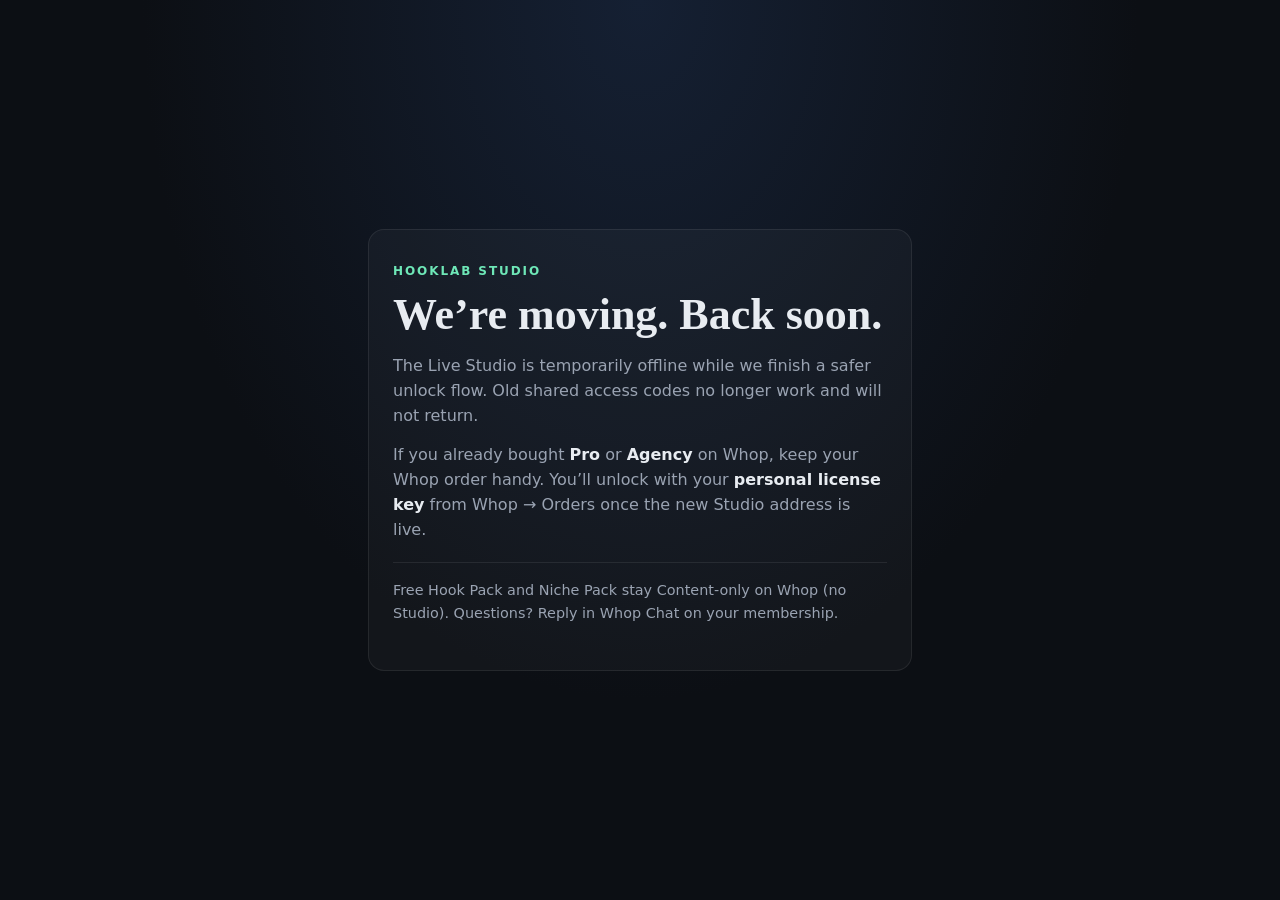
==== commit 77f760f0: "Replace Live Studio with temporary holding page. Remove the public generator and members unlock unti" ====
--- a/index.html
+++ b/index.html
@@ -1 +1,89 @@
-<!DOCTYPE html><html lang="en" class="_1ltb7q_variable gTZeBG_variable h-full antialiased"><head><meta charSet="utf-8"/><meta name="viewport" content="width=device-width, initial-scale=1"/><link rel="preload" href="/_next/static/media/2b81eeca71e9850c-s.p.3vm0tq4e-zz_5.woff2" as="font" crossorigin="" type="font/woff2"/><link rel="preload" href="/_next/static/media/82450a180bcad83c-s.p.0p-wng2nn8o-p.woff2" as="font" crossorigin="" type="font/woff2"/><link rel="preload" as="image" href="/logo.jpg"/><link rel="stylesheet" href="/_next/static/chunks/3er53fon8yu72.css" data-precedence="next"/><link rel="preload" as="script" fetchPriority="low" href="/_next/static/chunks/0kqziy-7_gy73.js"/><script src="/_next/static/chunks/0fwflm8-agpb7.js" async=""></script><script src="/_next/static/chunks/1aqukoyloqto2.js" async=""></script><script src="/_next/static/chunks/turbopack-2u1d16houkiyo.js" async=""></script><script src="/_next/static/chunks/0beqjhf_3f6bh.js" async=""></script><script src="/_next/static/chunks/39lcjoeyx_5j9.js" async=""></script><title>HookLab — Viral hooks &amp; captions that sell</title><meta name="description" content="Generate scroll-stopping hooks, captions, threads, email subjects, and 7-day plans. Unlock full Studio after Whop checkout."/><link rel="icon" href="/favicon.ico?favicon.117ezoe8m31dk.ico" sizes="48x48" type="image/x-icon"/><link rel="icon" href="/logo.jpg"/><meta name="next-size-adjust" content=""/><script src="/_next/static/chunks/0cz1d0mv5g_q7.js" noModule=""></script></head><body class="min-h-full flex flex-col"><div hidden=""><!--$--><!--/$--></div><div class="noise" aria-hidden="true"></div><div class="shell flex min-h-full flex-1 flex-col"><main class="flex-1"><header class="mx-auto flex w-full max-w-6xl items-center justify-between px-5 py-5"><a href="/" class="flex items-center gap-3"><img alt="HookLab logo" width="40" height="40" decoding="async" data-nimg="1" class="rounded-xl" style="color:transparent" src="/logo.jpg"/><span class="display text-xl font-bold tracking-tight">HookLab</span></a><div class="flex items-center gap-3"><a href="/members" class="btn btn-ghost hidden sm:inline-flex">Members</a><a href="#generator" class="btn btn-ghost hidden sm:inline-flex">Try preview</a><a href="#pricing" class="btn btn-primary">Get Pro</a></div></header><section class="relative mx-auto grid w-full max-w-6xl gap-10 px-5 pb-8 pt-6 md:grid-cols-[1.15fr_0.85fr] md:items-center md:pt-10"><div class="fade-up"><p class="mb-4 inline-flex rounded-full border border-[var(--line)] bg-white/5 px-3 py-1 text-xs font-semibold uppercase tracking-[0.16em] text-[var(--accent)]">Creator content OS</p><h1 class="display text-5xl font-bold leading-[0.95] md:text-7xl">HookLab</h1><p class="mt-5 max-w-xl text-lg text-[var(--muted)] md:text-xl">Viral hooks and captions that sell — preview free, unlock full Studio after Whop checkout.</p><div class="mt-8 flex flex-wrap gap-3"><a href="#generator" class="btn btn-primary">Try preview studio</a><a href="/members" class="btn btn-ghost">I paid — unlock</a></div></div><div class="fade-up panel relative overflow-hidden p-5 md:p-6" style="animation-delay:120ms"><div class="absolute -right-8 -top-8 h-36 w-36 rounded-full bg-[var(--accent)]/25 blur-3xl"></div><p class="text-xs font-semibold uppercase tracking-[0.18em] text-[var(--muted)]">What you actually get</p><p class="display mt-3 text-2xl font-semibold leading-snug">Not localhost — a live Studio + Whop Content after you pay.</p><p class="mt-4 text-sm leading-relaxed text-[var(--muted)]">Free members get the hook pack in Content. Pro / Agency get the unlimited generator, Chat, and an access code on this site.</p></div></section><section id="generator" class="mx-auto w-full max-w-6xl px-5 py-10"><div class="panel grid gap-6 p-5 md:grid-cols-[1.05fr_1fr] md:p-7"><div class="space-y-4"><div><p class="mb-2 text-xs font-semibold uppercase tracking-[0.18em] text-[var(--accent)]">Live studio · <!-- -->Preview</p><h2 class="display text-3xl font-bold md:text-4xl">Create posts, threads, emails &amp; weekly plans.</h2><p class="mt-3 rounded-2xl border border-[var(--line)] bg-white/5 px-3 py-2 text-sm text-[var(--muted)]">Preview mode shows 2 sample lines.<!-- --> <a href="/members" class="font-semibold text-[var(--accent)]">Unlock full Studio</a> <!-- -->with your Whop Pro / Agency code.</p></div><div><span class="label">What do you need?</span><div class="grid grid-cols-2 gap-2"><button type="button" class="rounded-2xl border px-3 py-3 text-left transition border-[var(--accent)] bg-[var(--accent)]/15"><div class="text-sm font-bold">Hooks + captions</div><div class="text-xs text-[var(--muted)]">Daily posts</div></button><button type="button" class="rounded-2xl border px-3 py-3 text-left transition border-[var(--line)] bg-white/5"><div class="text-sm font-bold">Thread script</div><div class="text-xs text-[var(--muted)]">X / carousel</div></button><button type="button" class="rounded-2xl border px-3 py-3 text-left transition border-[var(--line)] bg-white/5"><div class="text-sm font-bold">Email subjects</div><div class="text-xs text-[var(--muted)]">Inbox openers</div></button><button type="button" class="rounded-2xl border px-3 py-3 text-left transition border-[var(--line)] bg-white/5"><div class="text-sm font-bold">7-day plan</div><div class="text-xs text-[var(--muted)]">Content calendar</div></button></div></div><label class="block"><span class="label">Topic / niche</span><input class="field" placeholder="e.g. fitness for busy moms" value="AI caption tool for creators"/></label><div class="grid gap-4 sm:grid-cols-2"><label class="block"><span class="label">Audience</span><input class="field" placeholder="who is this for?" value="creators and coaches"/></label><label class="block"><span class="label">Offer</span><input class="field" placeholder="what are you selling?" value="HookLab Pro access"/></label></div><div><span class="label">Platform</span><div class="flex flex-wrap gap-2"><button type="button" class="rounded-full px-3.5 py-2 text-sm font-semibold transition bg-[var(--accent)] text-[#140a07]">TikTok</button><button type="button" class="rounded-full px-3.5 py-2 text-sm font-semibold transition border border-[var(--line)] bg-white/5 text-[var(--muted)]">Instagram</button><button type="button" class="rounded-full px-3.5 py-2 text-sm font-semibold transition border border-[var(--line)] bg-white/5 text-[var(--muted)]">YouTube</button><button type="button" class="rounded-full px-3.5 py-2 text-sm font-semibold transition border border-[var(--line)] bg-white/5 text-[var(--muted)]">LinkedIn</button><button type="button" class="rounded-full px-3.5 py-2 text-sm font-semibold transition border border-[var(--line)] bg-white/5 text-[var(--muted)]">X</button><button type="button" class="rounded-full px-3.5 py-2 text-sm font-semibold transition border border-[var(--line)] bg-white/5 text-[var(--muted)]">Email</button></div></div><div><span class="label">Tone</span><div class="flex flex-wrap gap-2"><button type="button" class="rounded-full px-3.5 py-2 text-sm font-semibold transition bg-white text-black">Bold</button><button type="button" class="rounded-full px-3.5 py-2 text-sm font-semibold transition border border-[var(--line)] bg-white/5 text-[var(--muted)]">Witty</button><button type="button" class="rounded-full px-3.5 py-2 text-sm font-semibold transition border border-[var(--line)] bg-white/5 text-[var(--muted)]">Urgent</button><button type="button" class="rounded-full px-3.5 py-2 text-sm font-semibold transition border border-[var(--line)] bg-white/5 text-[var(--muted)]">Premium</button><button type="button" class="rounded-full px-3.5 py-2 text-sm font-semibold transition border border-[var(--line)] bg-white/5 text-[var(--muted)]">Friendly</button></div></div><button type="button" class="btn btn-primary glow-pulse w-full disabled:cursor-not-allowed disabled:opacity-60">Generate Hooks + captions</button></div><div class="space-y-4 rounded-2xl border border-[var(--line)] bg-black/25 p-4 md:p-5"><div class="flex min-h-[320px] flex-col items-center justify-center text-center text-[var(--muted)]"><p class="display text-2xl font-semibold text-[var(--text)]">Your swipe file appears here</p><p class="mt-2 max-w-sm text-sm">Generate hooks, threads, email subjects, or a full 7-day posting plan — then copy or save favorites.</p></div></div></div></section><section class="mx-auto w-full max-w-6xl px-5 py-12"><div class="mb-8 max-w-2xl"><h2 class="display text-3xl font-bold md:text-4xl">Why creators buy this</h2><p class="mt-3 text-[var(--muted)]">Blank-page days kill momentum. HookLab gives you a swipe file on demand.</p></div><div class="grid gap-4 md:grid-cols-3"><article class="panel p-5"><h3 class="display text-xl font-semibold">Hooks, threads &amp; emails</h3><p class="mt-3 text-sm leading-relaxed text-[var(--muted)]">One studio for viral hooks, full thread scripts, and high-open email subject lines.</p></article><article class="panel p-5"><h3 class="display text-xl font-semibold">7-day content plans</h3><p class="mt-3 text-sm leading-relaxed text-[var(--muted)]">Generate a full week of post angles for your niche — so you never stare at a blank calendar.</p></article><article class="panel p-5"><h3 class="display text-xl font-semibold">Swipe file built in</h3><p class="mt-3 text-sm leading-relaxed text-[var(--muted)]">Save favorites, copy in one click, and reuse winning lines across TikTok, IG, YouTube, LinkedIn, X, and email.</p></article></div></section><section class="mx-auto w-full max-w-6xl px-5 py-8"><div class="panel grid gap-6 p-6 md:grid-cols-3"><div><p class="text-sm font-bold text-[var(--accent)]">0<!-- -->1</p><p class="mt-2 text-lg font-semibold">Buy on Whop (Free pack, Pro, Agency, or Niche Pack)</p></div><div><p class="text-sm font-bold text-[var(--accent)]">0<!-- -->2</p><p class="mt-2 text-lg font-semibold">Open Whop → Content for your deliverable + Studio code</p></div><div><p class="text-sm font-bold text-[var(--accent)]">0<!-- -->3</p><p class="mt-2 text-lg font-semibold">Unlock Studio here and generate unlimited copy</p></div></div></section><section id="pricing" class="mx-auto w-full max-w-6xl px-5 py-14"><div class="mb-8 max-w-2xl"><h2 class="display text-3xl font-bold md:text-4xl">Pick your access</h2><p class="mt-3 text-[var(--muted)]">Everything starts on Whop. This website is the Live Studio members unlock after checkout.</p></div><div class="grid gap-4 md:grid-cols-3"><article class="panel flex flex-col p-6"><p class="text-xs font-semibold uppercase tracking-[0.16em] text-[var(--accent)]">Free Hook Pack</p><p class="display mt-3 text-4xl font-bold">$0</p><ul class="mt-4 flex-1 space-y-2 text-sm text-[var(--muted)]"><li>• <!-- -->50 ready-to-post hooks in Content</li><li>• <!-- -->No Studio code</li><li>• <!-- -->Upgrade path to Pro</li></ul><a href="https://whop.com/as-per-need/free-hook-pack" class="btn btn-primary mt-6 w-full" target="_blank" rel="noreferrer">Open on Whop</a></article><article class="panel flex flex-col p-6"><p class="text-xs font-semibold uppercase tracking-[0.16em] text-[var(--accent)]">HookLab Pro</p><p class="display mt-3 text-4xl font-bold">$19/mo</p><ul class="mt-4 flex-1 space-y-2 text-sm text-[var(--muted)]"><li>• <!-- -->Unlimited Live Studio</li><li>• <!-- -->Chat community</li><li>• <!-- -->Unlock code in Whop Content</li></ul><a href="https://whop.com/as-per-need/hooklab-pro-95" class="btn btn-primary mt-6 w-full" target="_blank" rel="noreferrer">Open on Whop</a></article><article class="panel flex flex-col p-6"><p class="text-xs font-semibold uppercase tracking-[0.16em] text-[var(--accent)]">Agency</p><p class="display mt-3 text-4xl font-bold">$49/mo</p><ul class="mt-4 flex-1 space-y-2 text-sm text-[var(--muted)]"><li>• <!-- -->Everything in Pro</li><li>• <!-- -->Agency workflows in Content</li><li>• <!-- -->Unlock code in Whop Content</li></ul><a href="https://whop.com/as-per-need/hooklab-agency-c0" class="btn btn-primary mt-6 w-full" target="_blank" rel="noreferrer">Open on Whop</a></article></div><p class="mt-6 text-center text-sm text-[var(--muted)]">Freelancer Niche Pack ($27 once) is a Content kit — no Studio code needed.</p></section><footer class="mx-auto flex w-full max-w-6xl items-center justify-between px-5 py-8 text-sm text-[var(--muted)]"><div class="flex items-center gap-2"><img alt="" loading="lazy" width="24" height="24" decoding="async" data-nimg="1" class="rounded-md" style="color:transparent" src="/logo.jpg"/><span>HookLab</span></div><a href="/members" class="text-[var(--accent)]">Member unlock →</a></footer></main><!--$--><!--/$--></div><script id="_R_">(globalThis["TURBOPACK"] || (globalThis["TURBOPACK"] = [])).push({"otherChunks":["static/chunks/0kqziy-7_gy73.js","static/chunks/0fwflm8-agpb7.js","static/chunks/1aqukoyloqto2.js"],"runtimeModuleIds":[94553]});</script><script src="/_next/static/chunks/0kqziy-7_gy73.js" async=""></script><script>(self.__next_f=self.__next_f||[]).push([0])</script><script>self.__next_f.push([1,"1:\"$Sreact.fragment\"\n2:\"/_next/static/chunks/0beqjhf_3f6bh.js\"\n3:I[9188,[\"$2\"],\"AccessProvider\"]\n4:I[39756,[\"$2\"],\"default\"]\n5:I[37457,[\"$2\"],\"default\"]\n7:\"/_next/static/chunks/39lcjoeyx_5j9.js\"\n8:I[5500,[\"$2\",\"$7\"],\"Image\"]\n11:\"ViewportBoundary\"\n12:I[97367,[\"$2\"],\"$11\"]\n14:\"MetadataBoundary\"\n15:I[97367,[\"$2\"],\"$14\"]\n16:\"$Sreact.suspense\"\n18:I[68027,[\"$2\"],\"default\",1]\n:HL[\"/_next/static/chunks/3er53fon8yu72.css\",\"style\"]\n:HL[\"/_next/static/media/2b81eeca71e9850c-s.p.3vm0tq4e-zz_5.woff2\",\"font\",{\"crossOrigin\":\"\",\"type\":\"font/woff2\"}]\n:HL[\"/_next/static/media/82450a180bcad83c-s.p.0p-wng2nn8o-p.woff2\",\"font\",{\"crossOrigin\":\"\",\"type\":\"font/woff2\"}]\n6:[[\"children\",{\"s\":\"__PAGE__\",\"h\":512,\"d\":{\"r\":[\"$\",\"$1\",\"c\",{\"children\":[[\"$\",\"main\",null,{\"className\":\"flex-1\",\"children\":[[\"$\",\"header\",null,{\"className\":\"mx-auto flex w-full max-w-6xl items-center justify-between px-5 py-5\",\"children\":[[\"$\",\"a\",null,{\"href\":\"/\",\"className\":\"flex items-center gap-3\",\"children\":[[\"$\",\"$L8\",null,{\"src\":\"/logo.jpg\",\"alt\":\"HookLab logo\",\"width\":40,\"height\":40,\"className\":\"rounded-xl\",\"priority\":true}],[\"$\",\"span\",null,{\"className\":\"display text-xl font-bold tracking-tight\",\"children\":\"HookLab\"}]]}],[\"$\",\"div\",null,{\"className\":\"flex items-center gap-3\",\"children\":[[\"$\",\"a\",null,{\"href\":\"/members\",\"className\":\"btn btn-ghost hidden sm:inline-flex\",\"children\":\"Members\"}],[\"$\",\"a\",null,{\"href\":\"#generator\",\"className\":\"btn btn-ghost hidden sm:inline-flex\",\"children\":\"Try preview\"}],[\"$\",\"a\",null,{\"href\":\"#pricing\",\"className\":\"btn btn-primary\",\"children\":\"Get Pro\"}]]}]]}],[\"$\",\"section\",null,{\"className\":\"relative mx-auto grid w-full max-w-6xl gap-10 px-5 pb-8 pt-6 md:grid-cols-[1.15fr_0.85fr] md:items-center md:pt-10\",\"children\":[[\"$\",\"div\",null,{\"className\":\"fade-up\",\"children\":[[\"$\",\"p\",null,{\"className\":\"mb-4 inline-flex rounded-full border border-[var(--line)] bg-white/5 px-3 py-1 text-xs font-semibold uppercase tracking-[0.16em] text-[var(--accent)]\",\"children\":\"Creator content OS\"}],[\"$\",\"h1\",null,{\"className\":\"display text-5xl font-bold leading-[0.95] md:text-7xl\",\"children\":\"HookLab\"}],[\"$\",\"p\",null,{\"className\":\"mt-5 max-w-xl text-lg text-[var(--muted)] md:text-xl\",\"children\":\"Viral hooks and captions that sell — preview free, unlock full Studio after Whop checkout.\"}],[\"$\",\"div\",null,{\"className\":\"mt-8 flex flex-wrap gap-3\",\"children\":[[\"$\",\"a\",null,{\"href\":\"#generator\",\"className\":\"btn btn-primary\",\"children\":\"Try preview studio\"}],[\"$\",\"a\",null,{\"href\":\"/members\",\"className\":\"btn btn-ghost\",\"children\":\"I paid — unlock\"}]]}]]}],[\"$\",\"div\",null,{\"className\":\"fade-up panel relative overflow-hidden p-5 md:p-6\",\"style\":{\"animationDelay\":\"120ms\"},\"children\":[[\"$\",\"div\",null,{\"className\":\"absolute -right-8 -top-8 h-36 w-36 rounded-full bg-[var(--accent)]/25 blur-3xl\"}],[\"$\",\"p\",null,{\"className\":\"text-xs font-semibold uppercase tracking-[0.18em] text-[var(--muted)]\",\"children\":\"What you actually get\"}],[\"$\",\"p\",null,{\"className\":\"display mt-3 text-2xl font-semibold leading-snug\",\"children\":\"Not localhost — a live Studio + Whop Content after you pay.\"}],\"$L9\"]}]]}],\"$La\",\"$Lb\",\"$Lc\",\"$Ld\",\"$Le\"]}],[\"$Lf\"],\"$L10\"]}],\"p\":false,\"v\":null}}]]\n0:{\"P\":null,\"c\":[\"\",\"\"],\"q\":\"\",\"i\":false,\"t\":{\"t\":{\"s\":\"\",\"h\":528,\"d\":{\"r\":[\"$\",\"$1\",\"c\",{\"children\":[[[\"$\",\"link\",\"0\",{\"rel\":\"stylesheet\",\"href\":\"/_next/static/chunks/3er53fon8yu72.css\",\"precedence\":\"next\",\"crossOrigin\":\"$undefined\",\"nonce\":\"$undefined\"}],[\"$\",\"script\",\"script-0\",{\"src\":\"/_next/static/chunks/0beqjhf_3f6bh.js\",\"async\":true,\"nonce\":\"$undefined\"}]],[\"$\",\"html\",null,{\"lang\":\"en\",\"className\":\"_1ltb7q_variable gTZeBG_variable h-full antialiased\",\"children\":[\"$\",\"body\",null,{\"className\":\"min-h-full flex flex-col\",\"children\":[[\"$\",\"div\",null,{\"className\":\"noise\",\"aria-hidden\":true}],[\"$\",\"$L3\",null,{\"children\":[\"$\",\"div\",null,{\"className\":\"shell flex min-h-full flex-1 flex-col\",\"children\":[\"$\",\"$L4\",null,{\"parallelRouterKey\":\"children\",\"error\":\"$undefined\",\"errorStyles\":\"$undefined\",\"errorScripts\":\"$undefined\",\"template\":[\"$\",\"$L5\",null,{}],\"templateStyles\":\"$undefined\",\"templateScripts\":\"$undefined\",\"notFound\":[[[\"$\",\"title\",null,{\"children\":\"404: This page could not be found.\"}],[\"$\",\"div\",null,{\"style\":{\"fontFamily\":\"system-ui,\\\"Segoe UI\\\",Roboto,Helvetica,Arial,sans-serif,\\\"Apple Color Emoji\\\",\\\"Segoe UI Emoji\\\"\",\"height\":\"100vh\",\"textAlign\":\"center\",\"display\":\"flex\",\"flexDirection\":\"column\",\"alignItems\":\"center\",\"justifyContent\":\"center\"},\"children\":[\"$\",\"div\",null,{\"children\":[[\"$\",\"style\",null,{\"dangerouslySetInnerHTML\":{\"__html\":\"body{color:#000;background:#fff;margin:0}.next-error-h1{border-right:1px solid rgba(0,0,0,.3)}@media (prefers-color-scheme:dark){body{color:#fff;background:#000}.next-error-h1{border-right:1px solid rgba(255,255,255,.3)}}\"}}],[\"$\",\"h1\",null,{\"className\":\"next-error-h1\",\"style\":{\"display\":\"inline-block\",\"margin\":\"0 20px 0 0\",\"padding\":\"0 23px 0 0\",\"fontSize\":24,\"fontWeight\":500,\"verticalAlign\":\"top\",\"lineHeight\":\"49px\"},\"children\":404}],[\"$\",\"div\",null,{\"style\":{\"display\":\"inline-block\"},\"children\":[\"$\",\"h2\",null,{\"style\":{\"fontSize\":14,\"fontWeight\":400,\"lineHeight\":\"49px\",\"margin\":0},\"children\":\"This page could not be found.\"}]}]]}]}]],[]],\"forbidden\":\"$undefined\",\"unauthorized\":\"$undefined\"}]}]}]]}]}]]}],\"p\":false,\"v\":null},\"c\":\"$Q6\"},\"h\":{\"r\":[\"$\",\"$1\",\"h\",{\"children\":[null,[\"$\",\"$L12\",null,{\"children\":\"$L13\"}],[\"$\",\"$L15\",null,{\"children\":[[\"$\",\"div\",null,{\"hidden\":true,\"children\":[\"$\",\"$16\",null,{\"name\":\"Next.Metadata\",\"children\":\"$L17\"}]}],null]}],[\"$\",\"meta\",null,{\"name\":\"next-size-adjust\",\"content\":\"\"}]]}],\"p\":false,\"v\":null}},\"m\":\"$undefined\",\"G\":[\"$18\",[[\"$\",\"link\",\"0\",{\"rel\":\"stylesheet\",\"href\":\"/_next/static/chunks/3er53fon8yu72.css\",\"precedence\":\"next\",\"crossOrigin\":\"$undefined\",\"nonce\":\"$undefined\"}]]],\"S\":true,\"r\":\"$undefined\",\"s\":\"$undefined\",\"a\":\"$undefined\",\"l\":\"$undefined\",\"p\":\"$undefined\",\"d\":\"$undefined\",\"b\":\"SK2EfKf2laJeEu7SH9h3h\"}\n19:I[66601,[\"$2\",\"$7\"],\"Generator\"]\n1a:I[97367,[\"$2\"],\"OutletBoundary\"]\n9:[\"$\",\"p\",null,{\"className\":\"mt-4 text-sm leading-relaxed text-[var(--muted)]\",\"children\":\"Free members get the hook pack in Content. Pro / Agency get the unlimited generator, Chat, and an access code on this site.\"}]\na:[\"$\",\"$L19\",null,{}]\nb:[\"$\",\"section\",null,{\"className\":\"mx-auto w-full max-w-6xl px-5 py-12\",\"children\":[[\"$\",\"div\",null,{\"className\":\"mb-8 max-w-2xl\",\"children\":[[\"$\",\"h2\",null,{\"className\":\"display text-3xl font-bold md:text-4xl\",\"children\":\"Why creators buy this\"}],[\"$\",\"p\",null,{\"className\":\"mt-3 text-[var(--muted)]\",\"children\":\"Blank-page days kill momentum. HookLab gives you a swipe file on demand.\"}]]}],[\"$\",\"div\",null,{\"className\":\"grid gap-4 md:grid-cols-3\",\"children\":[[\"$\",\"article\",\"Hooks, threads \u0026 emails\",{\"className\":\"panel p-5\",\"children\":[[\"$\",\"h3\",null,{\"className\":\"display text-xl font-semibold\",\"children\":\"Hooks, threads \u0026 emails\"}],[\"$\",\"p\",null,{\"className\":\"mt-3 text-sm leading-relaxed text-[var(--muted)]\",\"children\":\"One studio for viral hooks, full thread scripts, and high-open email subject lines.\"}]]}],[\"$\",\"article\",\"7-day content plans\",{\"className\":\"panel p-5\",\"children\":[[\"$\",\"h3\",null,{\"className\":\"display text-xl font-semibold\",\"children\":\"7-day content plans\"}],[\"$\",\"p\",null,{\"className\":\"mt-3 text-sm leading-relaxed text-[var(--muted)]\",\"children\":\"Generate a full week of post angles for your niche — so you never stare at a blank calendar.\"}]]}],[\"$\",\"article\",\"Swipe file built in\",{\"className\":\"panel p-5\",\"children\":[[\"$\",\"h3\",null,{\"className\":\"display text-xl font-semibold\",\"children\":\"Swipe file built in\"}],[\"$\",\"p\",null,{\"className\":\"mt-3 text-sm leading-relaxed text-[var(--muted)]\",\"children\":\"Save favorites, copy in one click, and reuse winning lines across TikTok, IG, YouTube, LinkedIn, X, and email.\"}]]}]]}]]}]\nc:[\"$\",\"section\",null,{\"className\":\"mx-auto w-full max-w-6xl px-5 py-8\",\"children\":[\"$\",\"div\",null,{\"className\":\"panel grid gap-6 p-6 md:grid-cols-3\",\"children\":[[\"$\",\"div\",\"Buy on Whop (Free pack, Pro, Agency, or Niche Pack)\",{\"children\":[[\"$\",\"p\",null,{\"className\":\"text-sm font-bold text-[var(--accent)]\",\"children\":[\"0\",1]}],[\"$\",\"p\",null,{\"className\":\"mt-2 text-lg font-semibold\",\"children\":\"Buy on Whop (Free pack, Pro, Agency, or Niche Pack)\"}]]}],[\"$\",\"div\",\"Open Whop → Content for your deliverable + Studio code\",{\"children\":[[\"$\",\"p\",null,{\"className\":\"text-sm font-bold text-[var(--accent)]\",\"children\":[\"0\",2]}],[\"$\",\"p\",null,{\"className\":\"mt-2 text-lg font-semibold\",\"children\":\"Open Whop → Content for your deliverable + Studio code\"}]]}],[\"$\",\"div\",\"Unlock Studio here and generate unlimited copy\",{\"children\":[[\"$\",\"p\",null,{\"className\":\"text-sm font-bold text-[var(--accent)]\",\"children\":[\"0\",3]}],[\"$\",\"p\",null,{\"className\":\"mt-2 text-lg font-semibold\",\"children\":\"Unlock Studio here and generate unlimited copy\"}]]}]]}]}]\nd:[\"$\",\"section\",null,{\"id\":\"pricing\",\"className\":\"mx-auto w-full max-w-6xl px-5 py-14\",\"children\":[[\"$\",\"div\",null,{\"className\":\"mb-8 max-w-2xl\",\"children\":[[\"$\",\"h2\",null,{\"className\":\"display text-3xl font-bold md:text-4xl\",\"children\":\"Pick your access\"}],[\"$\",\"p\",null,{\"className\":\"mt-3 text-[var(--muted)]\",\"children\":\"Everything starts on Whop. This website is the Live Studio members unlock after checkout.\"}]]}],[\"$\",\"div\",null,{\"className\":\"grid gap-4 md:grid-cols-3\",\"children\":[[\"$\",\"article\",\"Free Hook Pack\",{\"className\":\"panel flex flex-col p-6\",\"children\":[[\"$\",\"p\",null,{\"className\":\"text-xs font-semibold uppercase tracking-[0.16em] text-[var(--accent)]\",\"children\":\"Free Hook Pack\"}],[\"$\",\"p\",null,{\"className\":\"display mt-3 text-4xl font-bold\",\"children\":\"$$0\"}],[\"$\",\"ul\",null,{\"className\":\"mt-4 flex-1 space-y-2 text-sm text-[var(--muted)]\",\"children\":[[\"$\",\"li\",\"50 ready-to-post hooks in Content\",{\"children\":[\"• \",\"50 ready-to-post hooks in Content\"]}],[\"$\",\"li\",\"No Studio code\",{\"children\":[\"• \",\"No Studio code\"]}],[\"$\",\"li\",\"Upgrade path to Pro\",{\"children\":[\"• \",\"Upgrade path to Pro\"]}]]}],[\"$\",\"a\",null,{\"href\":\"https://whop.com/as-per-need/free-hook-pack\",\"className\":\"btn btn-primary mt-6 w-full\",\"target\":\"_blank\",\"rel\":\"noreferrer\",\"children\":\"Open on Whop\"}]]}],[\"$\",\"article\",\"HookLab Pro\",{\"className\":\"panel flex flex-col p-6\",\"children\":[[\"$\",\"p\",null,{\"className\":\"text-xs font-semibold uppercase tracking-[0.16em] text-[var(--accent)]\",\"children\":\"HookLab Pro\"}],[\"$\",\"p\",null,{\"className\":\"display mt-3 text-4xl font-bold\",\"children\":\"$$19/mo\"}],[\"$\",\"ul\",null,{\"className\":\"mt-4 flex-1 space-y-2 text-sm text-[var(--muted)]\",\"children\":[[\"$\",\"li\",\"Unlimited Live Studio\",{\"children\":[\"• \",\"Unlimited Live Studio\"]}],[\"$\",\"li\",\"Chat community\",{\"children\":[\"• \",\"Chat community\"]}],[\"$\",\"li\",\"Unlock code in Whop Content\",{\"children\":[\"• \",\"Unlock code in Whop Content\"]}]]}],[\"$\",\"a\",null,{\"href\":\"https://whop.com/as-per-need/hooklab-pro-95\",\"className\":\"btn btn-primary mt-6 w-full\",\"target\":\"_blank\",\"rel\":\"noreferrer\",\"children\":\"Open on Whop\"}]]}],[\"$\",\"article\",\"Agency\",{\"className\":\"panel flex flex-col p-6\",\"children\":[[\"$\",\"p\",null,{\"className\":\"text-xs font-semibold uppercase tracking-[0.16em] text-[var(--accent)]\",\"children\":\"Agency\"}],[\"$\",\"p\",null,{\"className\":\"display mt-3 text-4xl font-bold\",\"children\":\"$$49/mo\"}],[\"$\",\"ul\",null,{\"className\":\"mt-4 flex-1 space-y-2 text-sm text-[var(--muted)]\",\"children\":[[\"$\",\"li\",\"Everything in Pro\",{\"children\":[\"• \",\"Everything in Pro\"]}],[\"$\",\"li\",\"Agency workflows in Content\",{\"children\":[\"• \",\"Agency workflows in Content\"]}],[\"$\",\"li\",\"Unlock code in Whop Content\",{\"children\":[\"• \",\"Unlock code in Whop Content\"]}]]}],[\"$\",\"a\",null,{\"href\":\"https://whop.com/as-per-need/hooklab-agency-c0\",\"className\":\"btn btn-primary mt-6 w-full\",\"target\":\"_blank\",\"rel\":\"noreferrer\",\"children\":\"Open on Whop\"}]]}]]}],[\"$\",\"p\",null,{\"className\":\"mt-6 text-center text-sm text-[var(--muted)]\",\"children\":\"Freelancer Niche Pack ($27 once) is a Content kit — no Studio code needed.\"}]]}]\ne:[\"$\",\"footer\",null,{\"className\":\"mx-auto flex w-full max-w-6xl items-center justify-between px-5 py-8 text-sm text-[var(--muted)]\",\"children\":[[\"$\",\"div\",null,{\"className\":\"flex items-center gap-2\",\"children\":[[\"$\",\"$L8\",null,{\"src\":\"/logo.jpg\",\"alt\":\"\",\"width\":24,\"height\":24,\"className\":\"rounded-md\"}],[\"$\",\"span\",null,{\"children\":\"HookLab\"}]]}],[\"$\",\"a\",null,{\"href\":\"/members\",\"className\":\"text-[var(--accent)]\",\"children\":\"Member unlock →\"}]]}]\nf:[\"$\",\"script\",\"script-0\",{\"src\":\"/_next/static/chunks/39lcjoeyx_5j9.js\",\"async\":true,\"nonce\":\"$undefined\"}]\n10:[\"$\",\"$L1a\",null,{\"children\":[\"$\",\"$16\",null,{\"name\":\"Next.MetadataOutlet\",\"children\":\"$@1b\"}]}]\n13:[[\"$\",\"meta\",\"0\",{\"charSet\":\"utf-8\"}],[\"$\",\"meta\",\"1\",{\"name\":\"viewport\",\"content\":\"width=device-width, initial-scale=1\"}]]\n1c:I[27201,[\"$2\"],\"IconMark\"]\n17:[[\"$\",\"title\",\"0\",{\"children\":\"HookLab — Viral hooks \u0026 captions that sell\"}],[\"$\",\"meta\",\"1\",{\"name\":\"description\",\"content\":\"Generate scroll-stopping hooks, captions, threads, email subjects, and 7-day plans. Unlock full Studio after Whop checkout.\"}],[\"$\",\"link\",\"2\",{\"rel\":\"icon\",\"href\":\"/favicon.ico?favicon.117ezoe8m31dk.ico\",\"sizes\":\"48x48\",\"type\":\"image/x-icon\"}],[\"$\",\"link\",\"3\",{\"rel\":\"icon\",\"href\":\"/logo.jpg\"}],[\"$\",\"$L1c\",\"4\",{}]]\n1b:null\n"])</script></body></html>+<!DOCTYPE html>
+<html lang="en">
+  <head>
+    <meta charset="utf-8" />
+    <meta name="viewport" content="width=device-width, initial-scale=1" />
+    <meta name="robots" content="noindex,nofollow" />
+    <title>HookLab is moving</title>
+    <style>
+      :root {
+        color-scheme: dark;
+        --bg: #0c0f14;
+        --text: #e8ecf1;
+        --muted: #9aa3b2;
+        --accent: #6ee7b7;
+        --line: rgba(255, 255, 255, 0.08);
+      }
+      * {
+        box-sizing: border-box;
+      }
+      body {
+        margin: 0;
+        min-height: 100vh;
+        display: grid;
+        place-items: center;
+        font-family: Georgia, "Times New Roman", serif;
+        background:
+          radial-gradient(ellipse at top, #152033 0%, transparent 55%),
+          var(--bg);
+        color: var(--text);
+        padding: 1.5rem;
+      }
+      main {
+        max-width: 34rem;
+        width: 100%;
+        border: 1px solid var(--line);
+        border-radius: 1rem;
+        padding: 2rem 1.5rem;
+        background: rgba(255, 255, 255, 0.03);
+      }
+      p.kicker {
+        margin: 0 0 0.75rem;
+        font-family: system-ui, sans-serif;
+        font-size: 0.75rem;
+        letter-spacing: 0.16em;
+        text-transform: uppercase;
+        color: var(--accent);
+        font-weight: 700;
+      }
+      h1 {
+        margin: 0 0 1rem;
+        font-size: clamp(2rem, 5vw, 2.75rem);
+        line-height: 1.05;
+      }
+      p {
+        margin: 0 0 0.9rem;
+        color: var(--muted);
+        font-family: system-ui, sans-serif;
+        line-height: 1.55;
+      }
+      .note {
+        margin-top: 1.25rem;
+        padding-top: 1rem;
+        border-top: 1px solid var(--line);
+        font-size: 0.9rem;
+      }
+    </style>
+  </head>
+  <body>
+    <main>
+      <p class="kicker">HookLab Studio</p>
+      <h1>We’re moving. Back soon.</h1>
+      <p>
+        The Live Studio is temporarily offline while we finish a safer unlock
+        flow. Old shared access codes no longer work and will not return.
+      </p>
+      <p>
+        If you already bought <strong style="color: var(--text)">Pro</strong> or
+        <strong style="color: var(--text)">Agency</strong> on Whop, keep your
+        Whop order handy. You’ll unlock with your
+        <strong style="color: var(--text)">personal license key</strong> from
+        Whop → Orders once the new Studio address is live.
+      </p>
+      <p class="note">
+        Free Hook Pack and Niche Pack stay Content-only on Whop (no Studio).
+        Questions? Reply in Whop Chat on your membership.
+      </p>
+    </main>
+  </body>
+</html>
